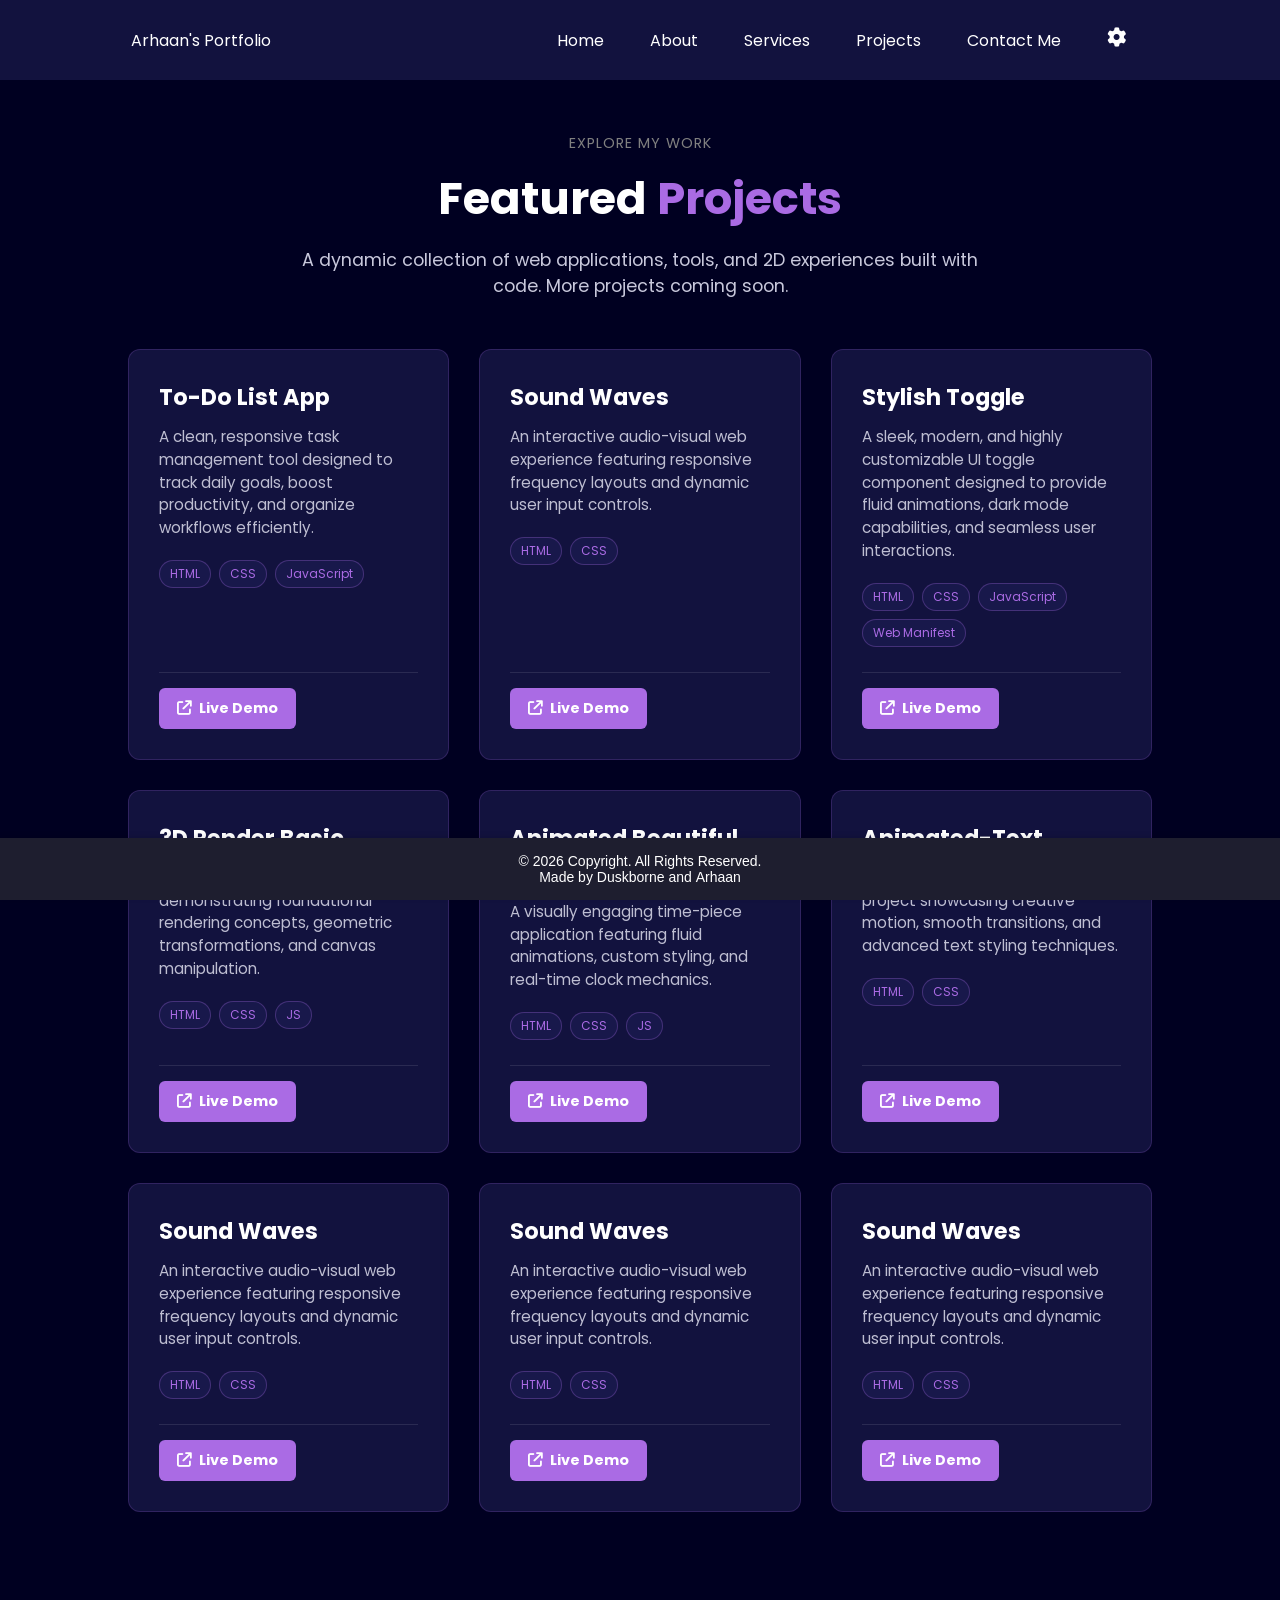
==== projects.html @ 460f4ed2 "Fix HTML formatting and structure in projects.html" ====
<!DOCTYPE html>
<html lang="en">
  <head>
    <meta charset="UTF-8" />
    <meta http-equiv="X-UA-Compatible" content="IE=edge" />
    <meta name="viewport" content="width=device-width, initial-scale=1.0" />

    <title>Duskborne's Portfolio - Projects</title>

    <link rel="stylesheet" href="./projects.css" />
    <link
      rel="stylesheet"
      href="https://cdnjs.cloudflare.com/ajax/libs/font-awesome/6.4.0/css/all.min.css"
    />
  </head>
  <body>
    <header>
      <nav>
        <div class="left">Arhaan's Portfolio</div>
        <div class="right">
          <ul>
            <li><a href="./index.html">Home</a></li>
            <li><a href="./about.html">About</a></li>
            <li><a href="./services.html">Services</a></li>
            <li><a href="./projects.html">Projects</a></li>
            <li><a href="./contact.html">Contact Me</a></li>
            <li>
              <a href="./settings.html" class="settings-link" title="Settings"
                ><i class="fa-solid fa-gear settings-gear"></i
              ></a>
            </li>
          </ul>
        </div>
      </nav>
    </header>

    <main class="projects-main">
      <section class="projects-hero">
        <span class="text-gray">Explore My Work</span>
        <h1>Featured <span class="purple">Projects</span></h1>
        <p>
          A dynamic collection of web applications, tools, and 2D experiences
          built with code. More projects coming soon.
        </p>
      </section>

      <section class="projects-container">
        <div class="projects-grid" id="projectsGrid">
          <div
            class="project-card"
            data-project-url="http://duskborne-01.github.io/To-Do-List"
          >
            <div class="project-content">
              <h3>To-Do List App</h3>
              <p>
                A clean, responsive task management tool designed to track daily
                goals, boost productivity, and organize workflows efficiently.
              </p>
              <div class="project-tags">
                <span>HTML</span>
                <span>CSS</span>
                <span>JavaScript</span>
              </div>
            </div>
            <div class="project-footer">
              <a
                href="http://duskborne-01.github.io/To-Do-List"
                target="_blank"
                class="project-btn"
              >
                <i class="fa-solid fa-arrow-up-right-from-square"></i> Live Demo
              </a>
            </div>
          </div>

          <div
            class="project-card"
            data-project-url="http://duskborne-01.github.io/Sound-Waves"
          >
            <div class="project-content">
              <h3>Sound Waves</h3>
              <p>
                An interactive audio-visual web experience featuring responsive
                frequency layouts and dynamic user input controls.
              </p>
              <div class="project-tags">
                <span>HTML</span>
                <span>CSS</span>
              </div>
            </div>
            <div class="project-footer">
              <a
                href="http://duskborne-01.github.io/Sound-Waves"
                target="_blank"
                class="project-btn"
              >
                <i class="fa-solid fa-arrow-up-right-from-square"></i> Live Demo
              </a>
            </div>
          </div>

          <div
            class="project-card"
            data-project-url="http://duskborne-01.github.io/Stylish-Toggle"
          >
            <div class="project-content">
              <h3>Stylish Toggle</h3>
              <p>
                A sleek, modern, and highly customizable UI toggle component designed 
                to provide fluid animations, dark mode capabilities, and seamless user interactions.
              </p>
              <div class="project-tags">
                <span>HTML</span>
                <span>CSS</span>
                <span>JavaScript</span>
                <span>Web Manifest</span>
              </div>
            </div>
            <div class="project-footer">
              <a
                href="http://duskborne-01.github.io/Stylish-Toggle"
                target="_blank"
                class="project-btn"
              >
                <i class="fa-solid fa-arrow-up-right-from-square"></i> Live Demo
              </a>
            </div>
          </div>

          <div
            class="project-card"
            data-project-url="http://duskborne-01.github.io/3D-Render-Basic"
          >
            <div class="project-content">
              <h3>3D Render Basic</h3>
              <p>
                A lightweight 3D graphics project demonstrating foundational rendering concepts, geometric transformations, and canvas manipulation.
              </p>
              <div class="project-tags">
                <span>HTML</span>
                <span>CSS</span>
                <span>JS</span>
              </div>
            </div>
            <div class="project-footer">
              <a
                href="http://duskborne-01.github.io/3D-Render-Basic"
                target="_blank"
                class="project-btn"
              >
                <i class="fa-solid fa-arrow-up-right-from-square"></i> Live Demo
              </a>
            </div>
          </div>

          <div
            class="project-card"
            data-project-url="http://duskborne-01.github.io/Animated-Beautiful-Clock"
          >
            <div class="project-content">
              <h3>Animated Beautiful Clock</h3>
              <p>
                A visually engaging time-piece application featuring fluid animations, custom styling, and real-time clock mechanics.
              </p>
              <div class="project-tags">
                <span>HTML</span>
                <span>CSS</span>
                <span>JS</span>
              </div>
            </div>
            <div class="project-footer">
              <a
                href="http://duskborne-01.github.io/Animated-Beautiful-Clock"
                target="_blank"
                class="project-btn"
              >
                <i class="fa-solid fa-arrow-up-right-from-square"></i> Live Demo
              </a>
            </div>
          </div>

          <div
            class="project-card"
            data-project-url="http://duskborne-01.github.io/Animated-Text"
          >
            <div class="project-content">
              <h3>Animated-Text</h3>
              <p>
                A dynamic typographic effect project showcasing creative motion, smooth transitions, and advanced text styling techniques.
              </p>
              <div class="project-tags">
                <span>HTML</span>
                <span>CSS</span>
              </div>
            </div>
            <div class="project-footer">
              <a
                href="http://duskborne-01.github.io/Animated-Text"
                target="_blank"
                class="project-btn"
              >
                <i class="fa-solid fa-arrow-up-right-from-square"></i> Live Demo
              </a>
            </div>
          </div>

          <div
            class="project-card"
            data-project-url="http://duskborne-01.github.io/Sound-Waves"
          >
            <div class="project-content">
              <h3>Sound Waves</h3>
              <p>
                An interactive audio-visual web experience featuring responsive
                frequency layouts and dynamic user input controls.
              </p>
              <div class="project-tags">
                <span>HTML</span>
                <span>CSS</span>
              </div>
            </div>
            <div class="project-footer">
              <a
                href="http://duskborne-01.github.io/Sound-Waves"
                target="_blank"
                class="project-btn"
              >
                <i class="fa-solid fa-arrow-up-right-from-square"></i> Live Demo
              </a>
            </div>
          </div>

          <div
            class="project-card"
            data-project-url="http://duskborne-01.github.io/Sound-Waves"
          >
            <div class="project-content">
              <h3>Sound Waves</h3>
              <p>
                An interactive audio-visual web experience featuring responsive
                frequency layouts and dynamic user input controls.
              </p>
              <div class="project-tags">
                <span>HTML</span>
                <span>CSS</span>
              </div>
            </div>
            <div class="project-footer">
              <a
                href="http://duskborne-01.github.io/Sound-Waves"
                target="_blank"
                class="project-btn"
              >
                <i class="fa-solid fa-arrow-up-right-from-square"></i> Live Demo
              </a>
            </div>
          </div>

          <div
            class="project-card"
            data-project-url="http://duskborne-01.github.io/Sound-Waves"
          >
            <div class="project-content">
              <h3>Sound Waves</h3>
              <p>
                An interactive audio-visual web experience featuring responsive
                frequency layouts and dynamic user input controls.
              </p>
              <div class="project-tags">
                <span>HTML</span>
                <span>CSS</span>
              </div>
            </div>
            <div class="project-footer">
              <a
                href="http://duskborne-01.github.io/Sound-Waves"
                target="_blank"
                class="project-btn"
              >
                <i class="fa-solid fa-arrow-up-right-from-square"></i> Live Demo
              </a>
            </div>
          </div>
          </div>
        </div>
      </section>
    </main>

    <footer>
      <div class="footer">
        &copy; 2026 Copyright. All Rights Reserved. <br />
        Made by <span>Duskborne</span> and <span>Arhaan</span>
      </div>
    </footer>

    <script src="./projects.js"></script>
  </body>
</html>
---- projects.css ----
@import url("https://fonts.googleapis.com/css2?family=Poppins:wght@400;700&display=swap");

* {
  margin: 0;
  padding: 0;
}

body {
  background-color: rgb(0, 0, 33);
  color: white;
  font-family: "Poppins", sans-serif;
}

nav {
  display: flex;
  justify-content: space-around;
  align-items: center;
  height: 80px;
  background-color: rgb(18, 18, 62);
}

nav ul {
  display: flex;
  justify-content: center;
}

nav ul li {
  list-style: none;
  margin: 0 23px;
}

nav ul li a {
  text-decoration: none;
  color: white;
}

nav ul li a:hover {
  color: rgb(153, 153, 226);
}

.brand-link {
    text-decoration: none;
    color: white;
    font-weight: bold;
    transition: color 0.2s ease;
}

.brand-link:hover {
    color: rgb(170, 107, 228);
}

.settings-link {
    display: flex;
    align-items: center;
    justify-content: center;
}

.settings-gear {
    font-size: 1.2rem;
    color: white;
    transition: transform 0.6s ease, color 0.2s ease;
}

.settings-link:hover .settings-gear {
    transform: rotate(-360deg);
    color: rgb(170, 107, 228);
}

.settings-gear {
    transform: rotate(0deg);
}

.projects-main {
  max-width: 80vw;
  margin: 50px auto 140px auto;
}

.projects-hero {
  text-align: center;
  margin-bottom: 50px;
}

.projects-hero h1 {
  font-size: 2.8rem;
  margin: 10px 0 15px 0;
}

.projects-hero p {
  color: rgb(200, 200, 220);
  font-size: 1.1rem;
  max-width: 700px;
  margin: 0 auto;
}

.text-gray {
  color: gray;
  font-size: 0.9rem;
  text-transform: uppercase;
  letter-spacing: 1px;
}

.purple {
  color: rgb(170, 107, 228);
}

.projects-grid {
  display: grid;
  grid-template-columns: repeat(auto-fill, minmax(320px, 1fr));
  gap: 30px;
}

.project-card {
  background-color: rgb(18, 18, 62);
  border: 1px solid rgba(170, 107, 228, 0.2);
  border-radius: 12px;
  padding: 30px;
  display: flex;
  flex-direction: column;
  justify-content: space-between;
  transition:
    transform 0.3s ease,
    box-shadow 0.3s ease,
    border-color 0.3s ease;
}

.project-card:hover {
  transform: translateY(-8px);
  border-color: rgb(170, 107, 228);
  box-shadow: 0 10px 25px rgba(170, 107, 228, 0.25);
}

.project-content h3 {
  font-size: 1.4rem;
  margin-bottom: 12px;
  color: white;
}

.project-content p {
  color: rgb(190, 190, 210);
  font-size: 0.95rem;
  line-height: 1.5;
  margin-bottom: 20px;
}

.project-tags {
  display: flex;
  flex-wrap: wrap;
  gap: 8px;
  margin-bottom: 25px;
}

.project-tags span {
  background-color: rgb(24, 24, 75);
  color: rgb(170, 107, 228);
  font-size: 0.75rem;
  padding: 4px 10px;
  border-radius: 20px;
  border: 1px solid rgba(170, 107, 228, 0.3);
}

.project-footer {
  border-top: 1px solid rgba(255, 255, 255, 0.1);
  padding-top: 15px;
}

.project-btn {
  display: inline-flex;
  align-items: center;
  gap: 8px;
  background-color: rgb(170, 107, 228);
  color: white;
  text-decoration: none;
  padding: 10px 18px;
  border-radius: 6px;
  font-weight: bold;
  font-size: 0.9rem;
  transition:
    background-color 0.2s ease,
    transform 0.2s ease;
}

.project-btn:hover {
  background-color: rgb(150, 85, 210);
  transform: translateY(-2px);
}

.footer {
  background-color: #1e1e2f;
  color: #ffffff;
  font-family: "Segoe UI", Tahoma, Geneva, Verdana, sans-serif;
  font-size: 14px;
  text-align: center;
  padding: 15px 0;
  width: 100%;
  position: fixed;
  bottom: 0;
  left: 0;
  box-shadow: 0 -2px 5px rgba(0, 0, 0, 0.1);
}

.footer span {
  font-family: cursive, sans-serif;
}

@media screen and (max-width: 768px) {
  .projects-main {
    max-width: 90vw;
  }

  .projects-grid {
    grid-template-columns: 1fr;
  }

  nav {
    flex-direction: column;
    height: auto;
    padding: 15px 0;
  }

  nav ul {
    flex-direction: column;
    align-items: center;
    margin-top: 10px;
  }

  nav ul li {
    margin: 5px 0;
  }
}
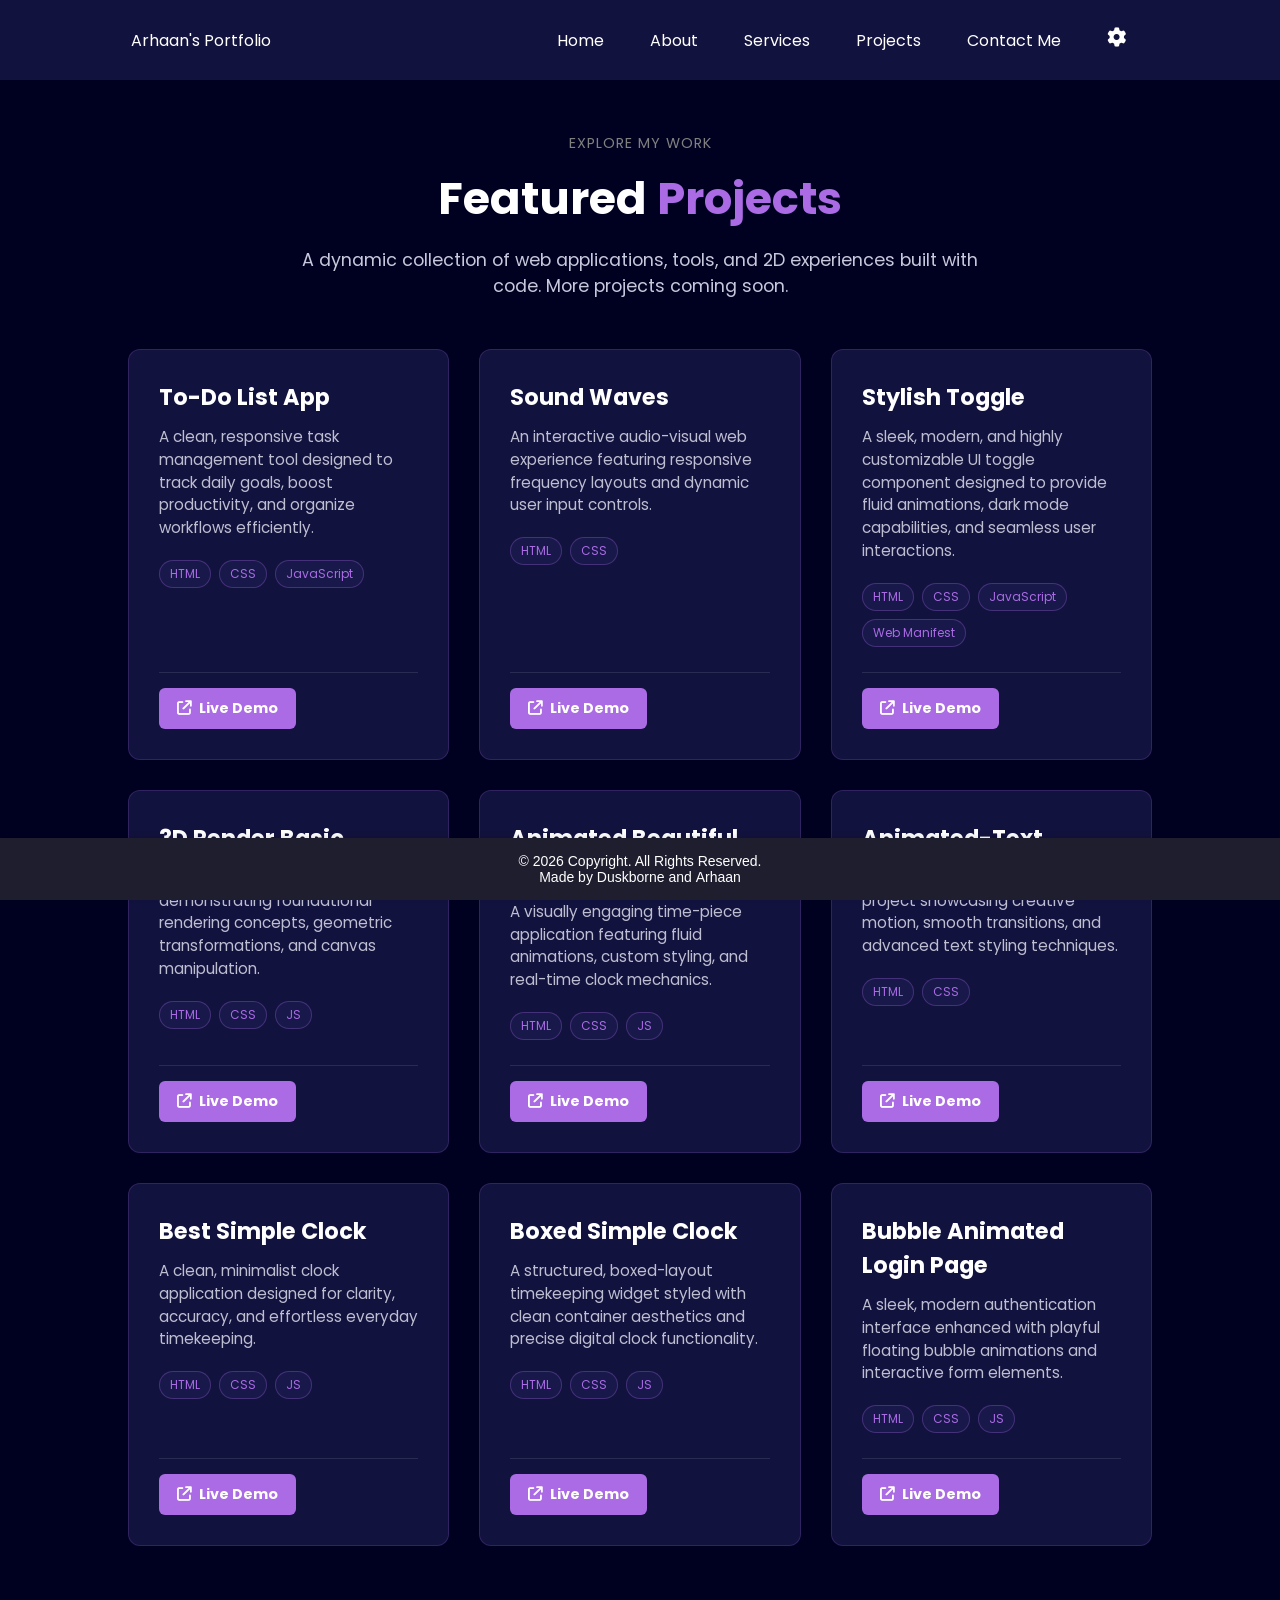
==== commit 745a6d4f: "Fix HTML formatting and structure in projects.html" ====
--- a/projects.html
+++ b/projects.html
@@ -206,74 +206,74 @@
 
           <div
             class="project-card"
-            data-project-url="http://duskborne-01.github.io/Sound-Waves"
-          >
-            <div class="project-content">
-              <h3>Sound Waves</h3>
-              <p>
-                An interactive audio-visual web experience featuring responsive
-                frequency layouts and dynamic user input controls.
-              </p>
-              <div class="project-tags">
-                <span>HTML</span>
-                <span>CSS</span>
-              </div>
-            </div>
-            <div class="project-footer">
-              <a
-                href="http://duskborne-01.github.io/Sound-Waves"
-                target="_blank"
-                class="project-btn"
-              >
-                <i class="fa-solid fa-arrow-up-right-from-square"></i> Live Demo
-              </a>
-            </div>
-          </div>
-
-          <div
-            class="project-card"
-            data-project-url="http://duskborne-01.github.io/Sound-Waves"
-          >
-            <div class="project-content">
-              <h3>Sound Waves</h3>
-              <p>
-                An interactive audio-visual web experience featuring responsive
-                frequency layouts and dynamic user input controls.
-              </p>
-              <div class="project-tags">
-                <span>HTML</span>
-                <span>CSS</span>
-              </div>
-            </div>
-            <div class="project-footer">
-              <a
-                href="http://duskborne-01.github.io/Sound-Waves"
-                target="_blank"
-                class="project-btn"
-              >
-                <i class="fa-solid fa-arrow-up-right-from-square"></i> Live Demo
-              </a>
-            </div>
-          </div>
-
-          <div
-            class="project-card"
-            data-project-url="http://duskborne-01.github.io/Sound-Waves"
-          >
-            <div class="project-content">
-              <h3>Sound Waves</h3>
-              <p>
-                An interactive audio-visual web experience featuring responsive
-                frequency layouts and dynamic user input controls.
-              </p>
-              <div class="project-tags">
-                <span>HTML</span>
-                <span>CSS</span>
-              </div>
-            </div>
-            <div class="project-footer">
-              <a
-                href="http://duskborne-01.github.io/Sound-Waves"
+            data-project-url="http://duskborne-01.github.io/Best-Simple-Clock"
+          >
+            <div class="project-content">
+              <h3>Best Simple Clock</h3>
+              <p>
+                A clean, minimalist clock application designed for clarity, accuracy, and effortless everyday timekeeping.
+              </p>
+              <div class="project-tags">
+                <span>HTML</span>
+                <span>CSS</span>
+                <span>JS</span>
+              </div>
+            </div>
+            <div class="project-footer">
+              <a
+                href="http://duskborne-01.github.io/Best-Simple-Clock"
+                target="_blank"
+                class="project-btn"
+              >
+                <i class="fa-solid fa-arrow-up-right-from-square"></i> Live Demo
+              </a>
+            </div>
+          </div>
+
+          <div
+            class="project-card"
+            data-project-url="http://duskborne-01.github.io/Boxed-Simple-Clock"
+          >
+            <div class="project-content">
+              <h3>Boxed Simple Clock</h3>
+              <p>
+                A structured, boxed-layout timekeeping widget styled with clean container aesthetics and precise digital clock functionality.
+              </p>
+              <div class="project-tags">
+                <span>HTML</span>
+                <span>CSS</span>
+                <span>JS</span>
+              </div>
+            </div>
+            <div class="project-footer">
+              <a
+                href="http://duskborne-01.github.io/Boxed-Simple-Clock"
+                target="_blank"
+                class="project-btn"
+              >
+                <i class="fa-solid fa-arrow-up-right-from-square"></i> Live Demo
+              </a>
+            </div>
+          </div>
+
+          <div
+            class="project-card"
+            data-project-url="http://duskborne-01.github.io/Bubble-Animated-Login-Page"
+          >
+            <div class="project-content">
+              <h3>Bubble Animated Login Page</h3>
+              <p>
+                A sleek, modern authentication interface enhanced with playful floating bubble animations and interactive form elements.
+              </p>
+              <div class="project-tags">
+                <span>HTML</span>
+                <span>CSS</span>
+                <span>JS</span>
+              </div>
+            </div>
+            <div class="project-footer">
+              <a
+                href="http://duskborne-01.github.io/Bubble-Animated-Login-Page"
                 target="_blank"
                 class="project-btn"
               >
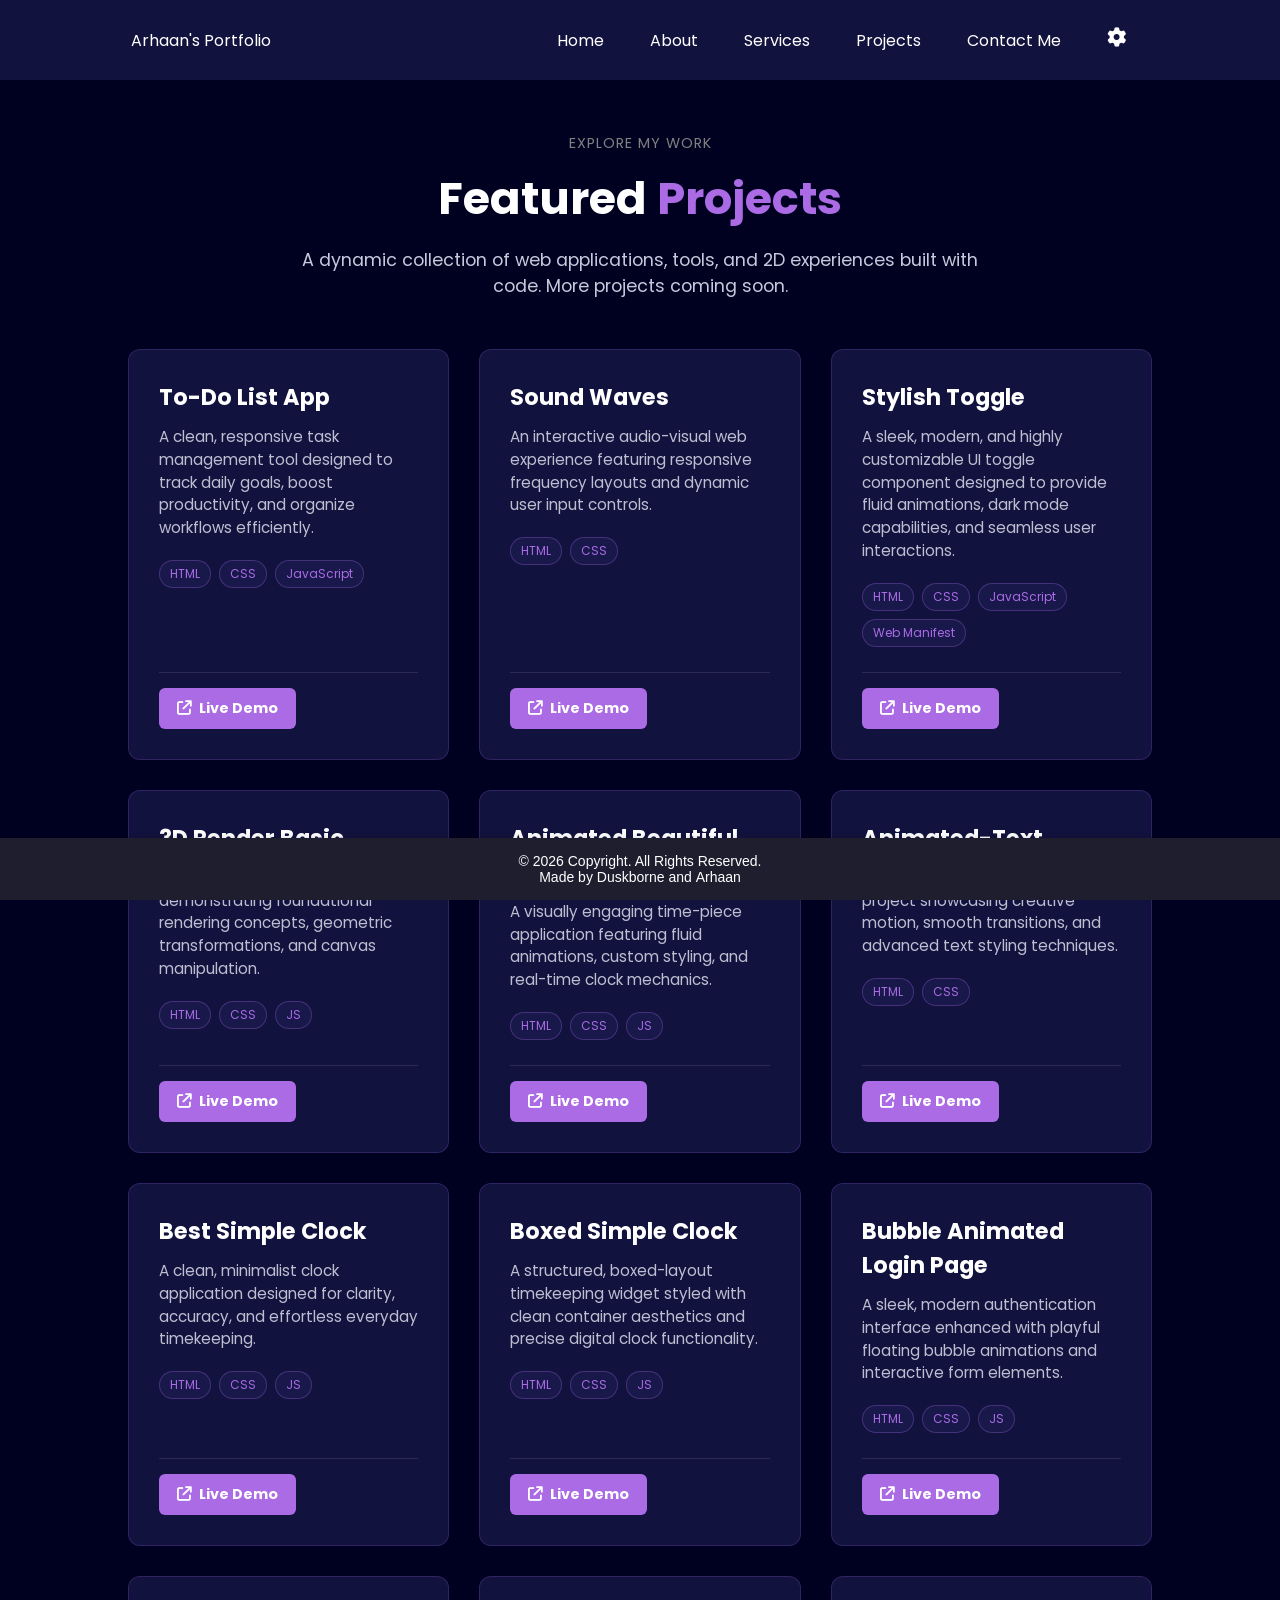
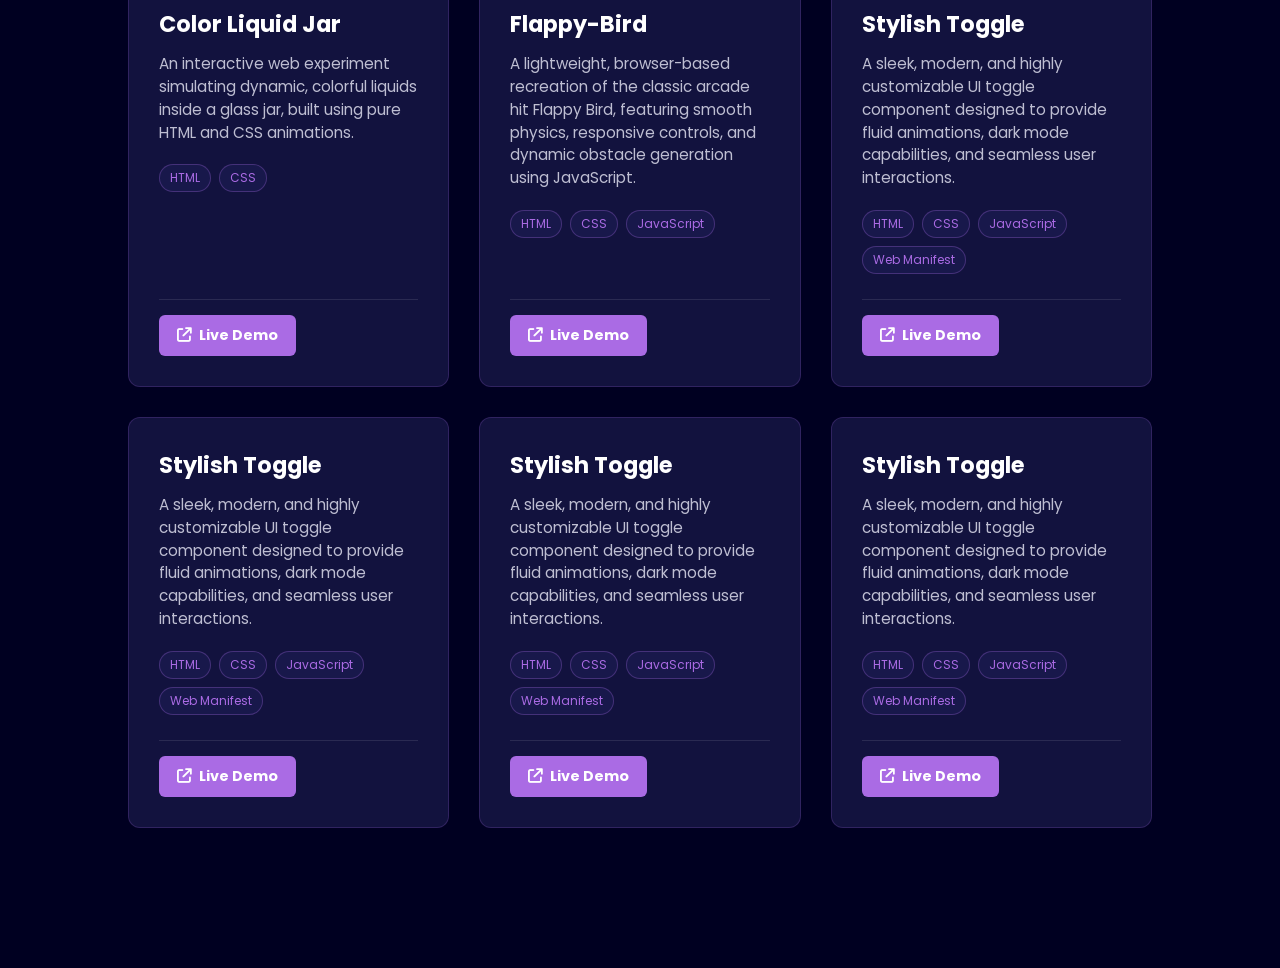
==== commit 60b8beec: "Update projects.html" ====
--- a/projects.html
+++ b/projects.html
@@ -281,6 +281,169 @@
               </a>
             </div>
           </div>
+
+          <div
+            class="project-card"
+            data-project-url="http://duskborne-01.github.io/Colorful-Liquid-Jar"
+          >
+            <div class="project-content">
+              <h3>Color Liquid Jar</h3>
+              <p>
+                An interactive web experiment simulating dynamic, colorful liquids inside a glass jar, built using pure HTML and CSS animations.
+              </p>
+              <div class="project-tags">
+                <span>HTML</span>
+                <span>CSS</span>
+              </div>
+            </div>
+            <div class="project-footer">
+              <a
+                href="http://duskborne-01.github.io/Colorful-Liquid-Jar"
+                target="_blank"
+                class="project-btn"
+              >
+                <i class="fa-solid fa-arrow-up-right-from-square"></i> Live Demo
+              </a>
+            </div>
+          </div>
+
+          <div
+            class="project-card"
+            data-project-url="http://duskborne-01.github.io/Flappy-Bird"
+          >
+            <div class="project-content">
+              <h3>Flappy-Bird</h3>
+              <p>
+                A lightweight, browser-based recreation of the classic arcade hit Flappy Bird, featuring smooth physics, responsive controls, and dynamic obstacle generation using JavaScript.
+              </p>
+              <div class="project-tags">
+                <span>HTML</span>
+                <span>CSS</span>
+                <span>JavaScript</span>
+              </div>
+            </div>
+            <div class="project-footer">
+              <a
+                href="http://duskborne-01.github.io/Flappy Bird"
+                target="_blank"
+                class="project-btn"
+              >
+                <i class="fa-solid fa-arrow-up-right-from-square"></i> Live Demo
+              </a>
+            </div>
+          </div>
+
+          <div
+            class="project-card"
+            data-project-url="http://duskborne-01.github.io/Stylish-Toggle"
+          >
+            <div class="project-content">
+              <h3>Stylish Toggle</h3>
+              <p>
+                A sleek, modern, and highly customizable UI toggle component designed 
+                to provide fluid animations, dark mode capabilities, and seamless user interactions.
+              </p>
+              <div class="project-tags">
+                <span>HTML</span>
+                <span>CSS</span>
+                <span>JavaScript</span>
+                <span>Web Manifest</span>
+              </div>
+            </div>
+            <div class="project-footer">
+              <a
+                href="http://duskborne-01.github.io/Stylish-Toggle"
+                target="_blank"
+                class="project-btn"
+              >
+                <i class="fa-solid fa-arrow-up-right-from-square"></i> Live Demo
+              </a>
+            </div>
+          </div>
+
+          <div
+            class="project-card"
+            data-project-url="http://duskborne-01.github.io/Stylish-Toggle"
+          >
+            <div class="project-content">
+              <h3>Stylish Toggle</h3>
+              <p>
+                A sleek, modern, and highly customizable UI toggle component designed 
+                to provide fluid animations, dark mode capabilities, and seamless user interactions.
+              </p>
+              <div class="project-tags">
+                <span>HTML</span>
+                <span>CSS</span>
+                <span>JavaScript</span>
+                <span>Web Manifest</span>
+              </div>
+            </div>
+            <div class="project-footer">
+              <a
+                href="http://duskborne-01.github.io/Stylish-Toggle"
+                target="_blank"
+                class="project-btn"
+              >
+                <i class="fa-solid fa-arrow-up-right-from-square"></i> Live Demo
+              </a>
+            </div>
+          </div>
+
+          <div
+            class="project-card"
+            data-project-url="http://duskborne-01.github.io/Stylish-Toggle"
+          >
+            <div class="project-content">
+              <h3>Stylish Toggle</h3>
+              <p>
+                A sleek, modern, and highly customizable UI toggle component designed 
+                to provide fluid animations, dark mode capabilities, and seamless user interactions.
+              </p>
+              <div class="project-tags">
+                <span>HTML</span>
+                <span>CSS</span>
+                <span>JavaScript</span>
+                <span>Web Manifest</span>
+              </div>
+            </div>
+            <div class="project-footer">
+              <a
+                href="http://duskborne-01.github.io/Stylish-Toggle"
+                target="_blank"
+                class="project-btn"
+              >
+                <i class="fa-solid fa-arrow-up-right-from-square"></i> Live Demo
+              </a>
+            </div>
+          </div>
+
+          <div
+            class="project-card"
+            data-project-url="http://duskborne-01.github.io/Stylish-Toggle"
+          >
+            <div class="project-content">
+              <h3>Stylish Toggle</h3>
+              <p>
+                A sleek, modern, and highly customizable UI toggle component designed 
+                to provide fluid animations, dark mode capabilities, and seamless user interactions.
+              </p>
+              <div class="project-tags">
+                <span>HTML</span>
+                <span>CSS</span>
+                <span>JavaScript</span>
+                <span>Web Manifest</span>
+              </div>
+            </div>
+            <div class="project-footer">
+              <a
+                href="http://duskborne-01.github.io/Stylish-Toggle"
+                target="_blank"
+                class="project-btn"
+              >
+                <i class="fa-solid fa-arrow-up-right-from-square"></i> Live Demo
+              </a>
+            </div>
+          </div>
           </div>
         </div>
       </section>
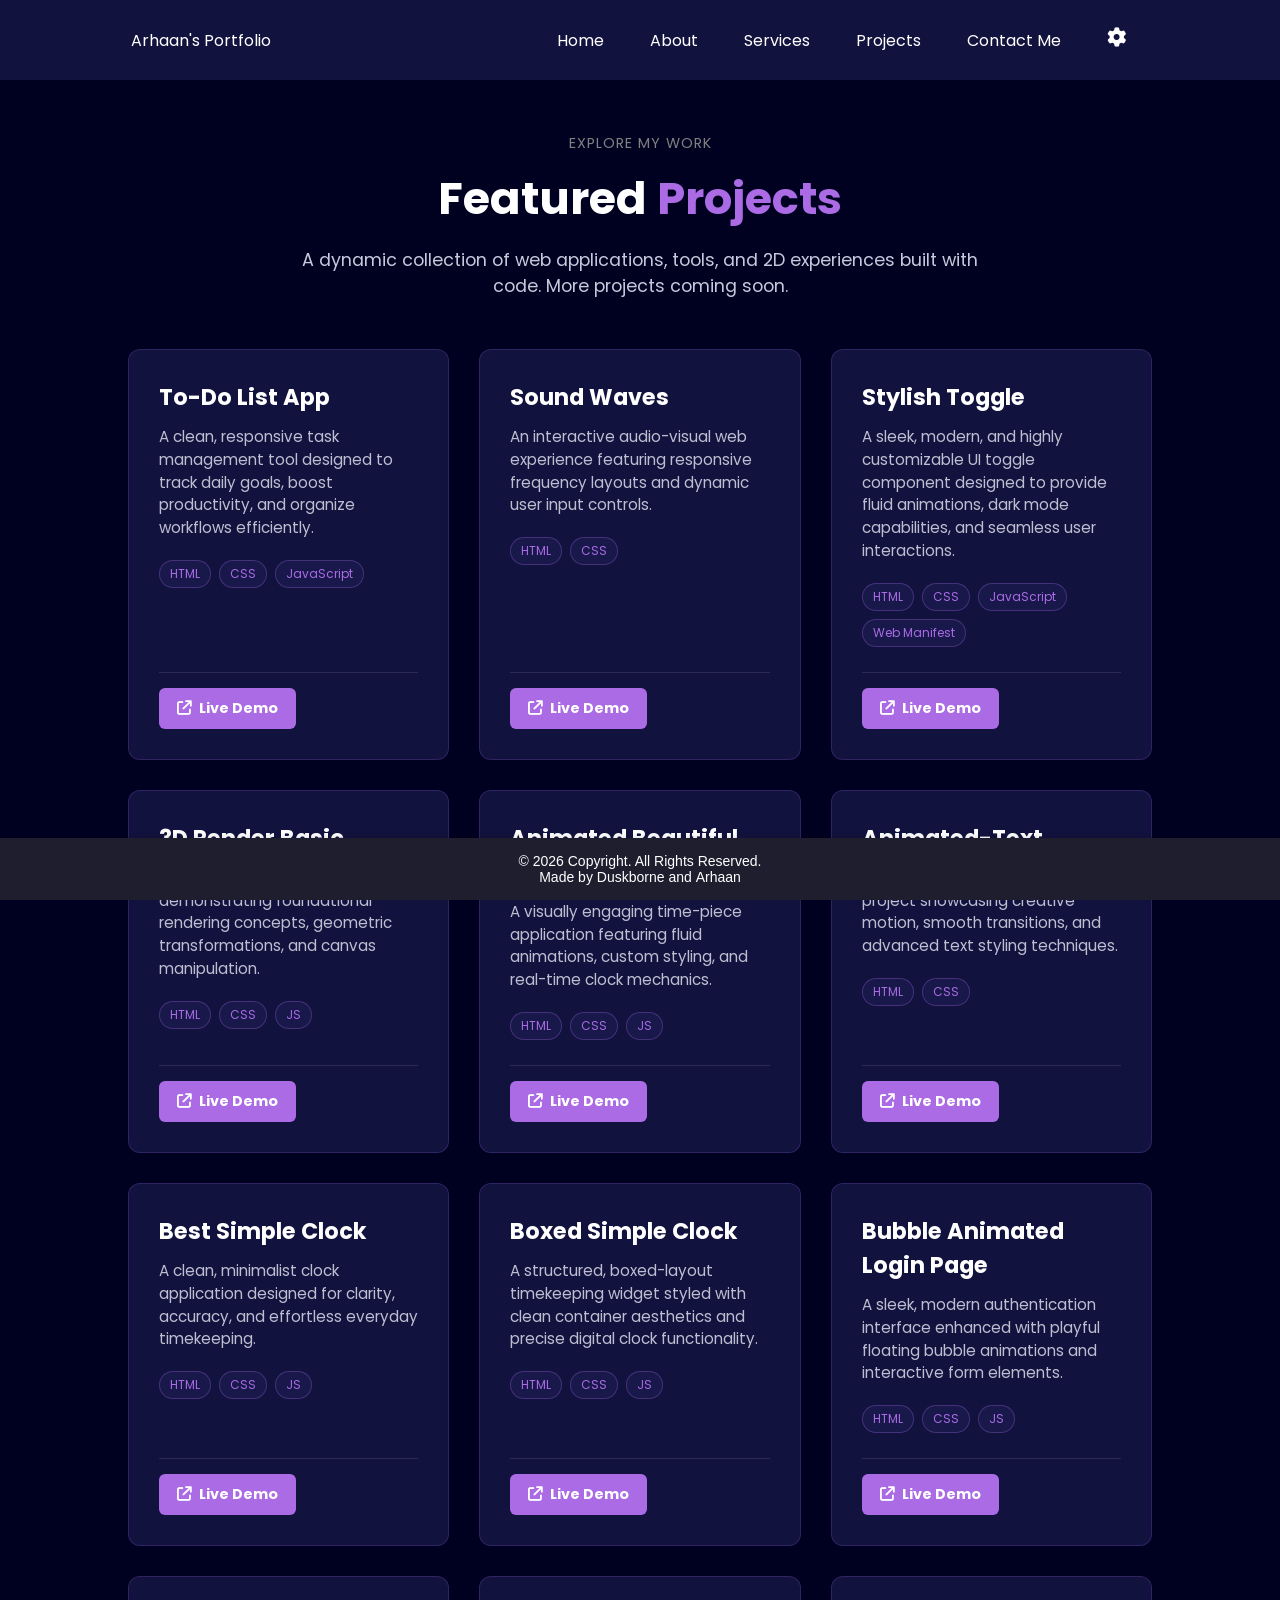
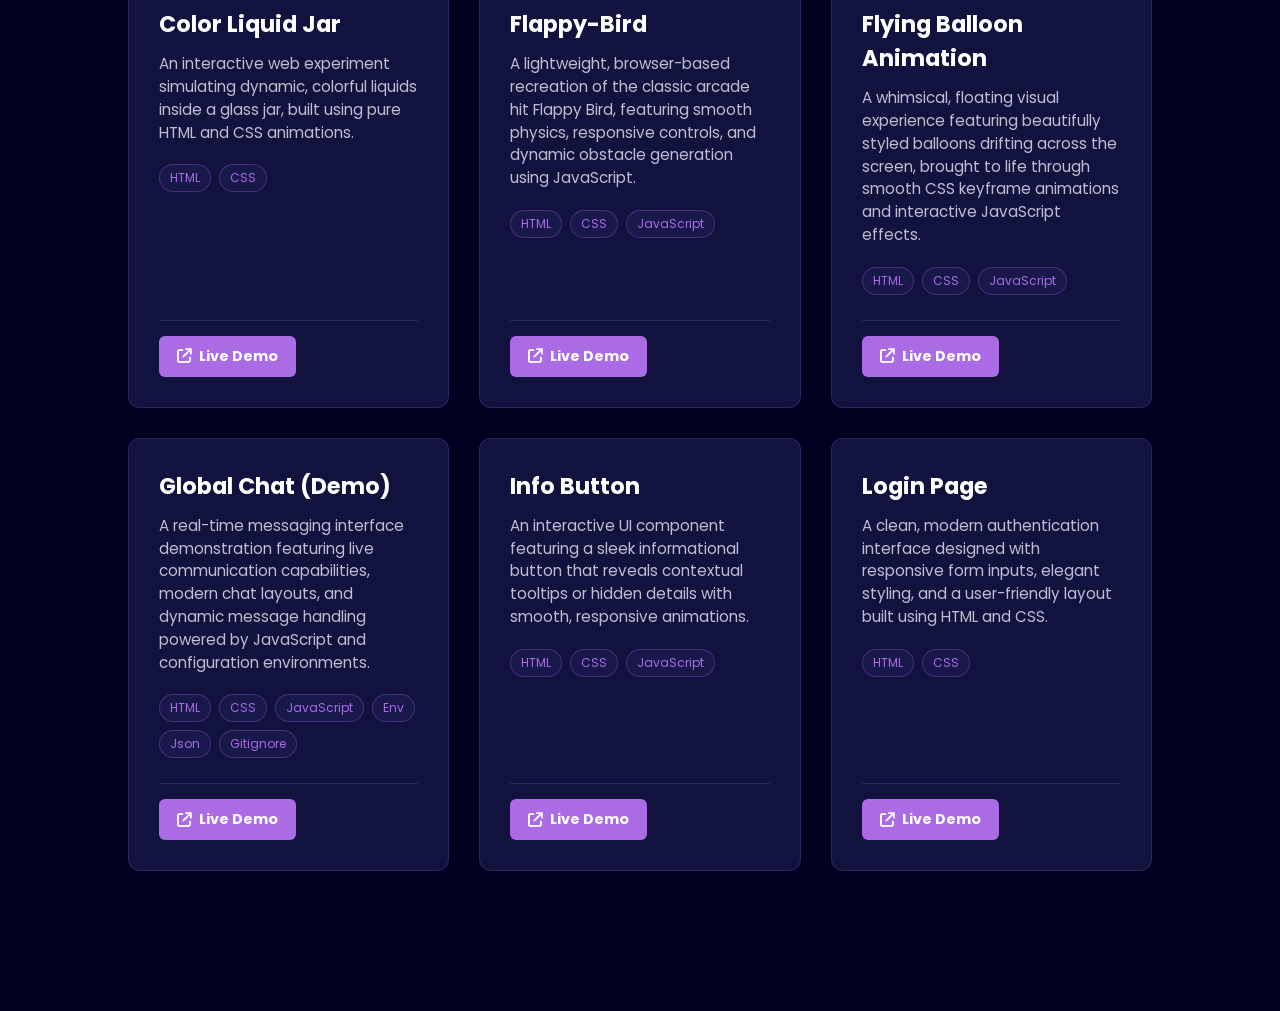
==== commit 4d45853a: "Update projects.html" ====
--- a/projects.html
+++ b/projects.html
@@ -335,108 +335,102 @@
 
           <div
             class="project-card"
-            data-project-url="http://duskborne-01.github.io/Stylish-Toggle"
-          >
-            <div class="project-content">
-              <h3>Stylish Toggle</h3>
-              <p>
-                A sleek, modern, and highly customizable UI toggle component designed 
-                to provide fluid animations, dark mode capabilities, and seamless user interactions.
-              </p>
-              <div class="project-tags">
-                <span>HTML</span>
-                <span>CSS</span>
-                <span>JavaScript</span>
-                <span>Web Manifest</span>
-              </div>
-            </div>
-            <div class="project-footer">
-              <a
-                href="http://duskborne-01.github.io/Stylish-Toggle"
-                target="_blank"
-                class="project-btn"
-              >
-                <i class="fa-solid fa-arrow-up-right-from-square"></i> Live Demo
-              </a>
-            </div>
-          </div>
-
-          <div
-            class="project-card"
-            data-project-url="http://duskborne-01.github.io/Stylish-Toggle"
-          >
-            <div class="project-content">
-              <h3>Stylish Toggle</h3>
-              <p>
-                A sleek, modern, and highly customizable UI toggle component designed 
-                to provide fluid animations, dark mode capabilities, and seamless user interactions.
-              </p>
-              <div class="project-tags">
-                <span>HTML</span>
-                <span>CSS</span>
-                <span>JavaScript</span>
-                <span>Web Manifest</span>
-              </div>
-            </div>
-            <div class="project-footer">
-              <a
-                href="http://duskborne-01.github.io/Stylish-Toggle"
-                target="_blank"
-                class="project-btn"
-              >
-                <i class="fa-solid fa-arrow-up-right-from-square"></i> Live Demo
-              </a>
-            </div>
-          </div>
-
-          <div
-            class="project-card"
-            data-project-url="http://duskborne-01.github.io/Stylish-Toggle"
-          >
-            <div class="project-content">
-              <h3>Stylish Toggle</h3>
-              <p>
-                A sleek, modern, and highly customizable UI toggle component designed 
-                to provide fluid animations, dark mode capabilities, and seamless user interactions.
-              </p>
-              <div class="project-tags">
-                <span>HTML</span>
-                <span>CSS</span>
-                <span>JavaScript</span>
-                <span>Web Manifest</span>
-              </div>
-            </div>
-            <div class="project-footer">
-              <a
-                href="http://duskborne-01.github.io/Stylish-Toggle"
-                target="_blank"
-                class="project-btn"
-              >
-                <i class="fa-solid fa-arrow-up-right-from-square"></i> Live Demo
-              </a>
-            </div>
-          </div>
-
-          <div
-            class="project-card"
-            data-project-url="http://duskborne-01.github.io/Stylish-Toggle"
-          >
-            <div class="project-content">
-              <h3>Stylish Toggle</h3>
-              <p>
-                A sleek, modern, and highly customizable UI toggle component designed 
-                to provide fluid animations, dark mode capabilities, and seamless user interactions.
-              </p>
-              <div class="project-tags">
-                <span>HTML</span>
-                <span>CSS</span>
-                <span>JavaScript</span>
-                <span>Web Manifest</span>
-              </div>
-            </div>
-            <div class="project-footer">
-              <a
-                href="http://duskborne-01.github.io/Stylish-Toggle"
+            data-project-url="http://duskborne-01.github.io/Flying-Balloon-Animation"
+          >
+            <div class="project-content">
+              <h3>Flying Balloon Animation</h3>
+              <p>
+                A whimsical, floating visual experience featuring beautifully styled balloons drifting across the screen, brought to life through smooth CSS keyframe animations and interactive JavaScript effects.
+              </p>
+              <div class="project-tags">
+                <span>HTML</span>
+                <span>CSS</span>
+                <span>JavaScript</span>
+              </div>
+            </div>
+            <div class="project-footer">
+              <a
+                href="http://duskborne-01.github.io/Flying-Balloon-Animation"
+                target="_blank"
+                class="project-btn"
+              >
+                <i class="fa-solid fa-arrow-up-right-from-square"></i> Live Demo
+              </a>
+            </div>
+          </div>
+
+          <div
+            class="project-card"
+            data-project-url="http://duskborne-01.github.io/Global-Chat"
+          >
+            <div class="project-content">
+              <h3>Global Chat (Demo)</h3>
+              <p>
+                A real-time messaging interface demonstration featuring live communication capabilities, modern chat layouts, and dynamic message handling powered by JavaScript and configuration environments.
+              </p>
+              <div class="project-tags">
+                <span>HTML</span>
+                <span>CSS</span>
+                <span>JavaScript</span>
+                <span>Env</span>
+                <span>Json</span>
+                <span>Gitignore</span>
+              </div>
+            </div>
+            <div class="project-footer">
+              <a
+                href="http://duskborne-01.github.io/Global-Chat"
+                target="_blank"
+                class="project-btn"
+              >
+                <i class="fa-solid fa-arrow-up-right-from-square"></i> Live Demo
+              </a>
+            </div>
+          </div>
+
+          <div
+            class="project-card"
+            data-project-url="http://duskborne-01.github.io/Info-Button"
+          >
+            <div class="project-content">
+              <h3>Info Button</h3>
+              <p>
+                An interactive UI component featuring a sleek informational button that reveals contextual tooltips or hidden details with smooth, responsive animations.
+              </p>
+              <div class="project-tags">
+                <span>HTML</span>
+                <span>CSS</span>
+                <span>JavaScript</span>
+              </div>
+            </div>
+            <div class="project-footer">
+              <a
+                href="http://duskborne-01.github.io/Info-Button"
+                target="_blank"
+                class="project-btn"
+              >
+                <i class="fa-solid fa-arrow-up-right-from-square"></i> Live Demo
+              </a>
+            </div>
+          </div>
+
+          <div
+            class="project-card"
+            data-project-url="http://duskborne-01.github.io/Login-Page"
+          >
+            <div class="project-content">
+              <h3>Login Page</h3>
+              <p>
+                A clean, modern authentication interface designed with responsive form inputs, elegant styling, and a user-friendly layout built using HTML and CSS.
+              </p>
+              <div class="project-tags">
+                <span>HTML</span>
+                <span>CSS</span>
+              </div>
+            </div>
+            <div class="project-footer">
+              <a
+                href="http://duskborne-01.github.io/Login-Page"
                 target="_blank"
                 class="project-btn"
               >
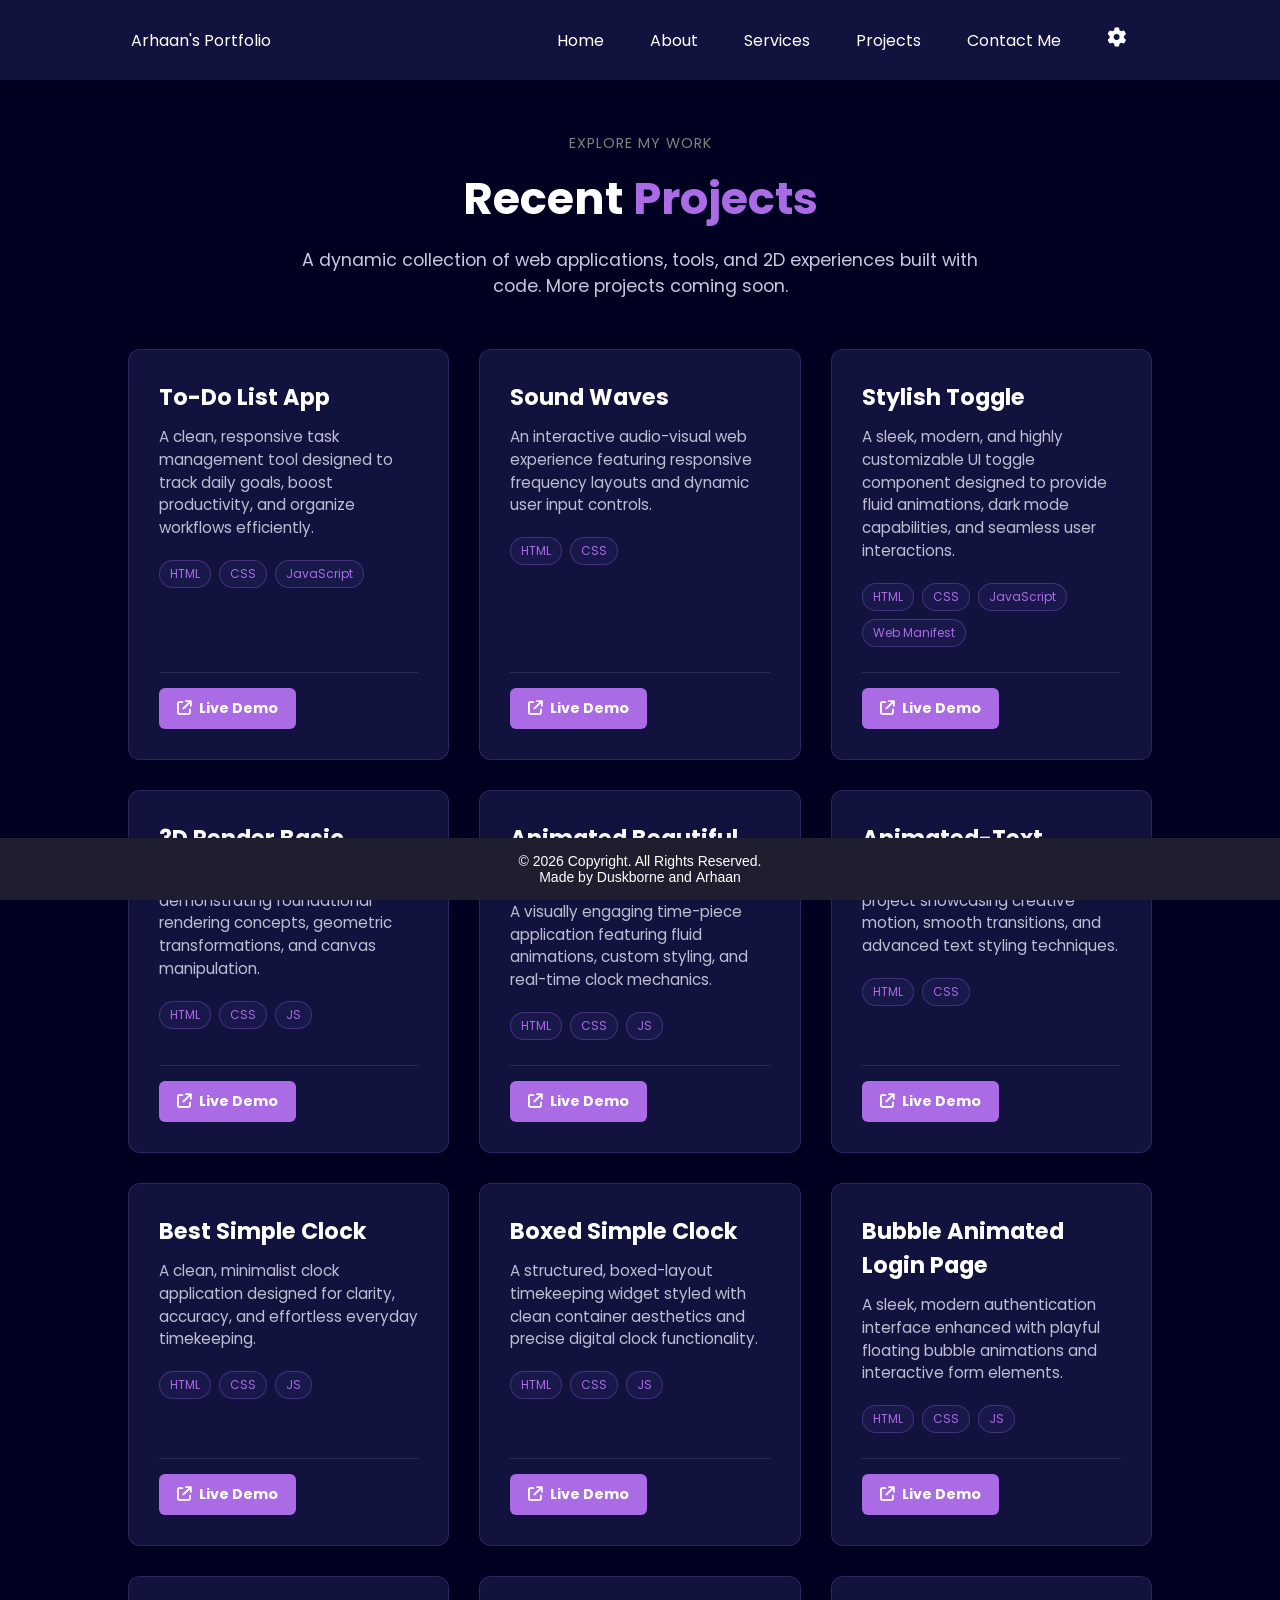
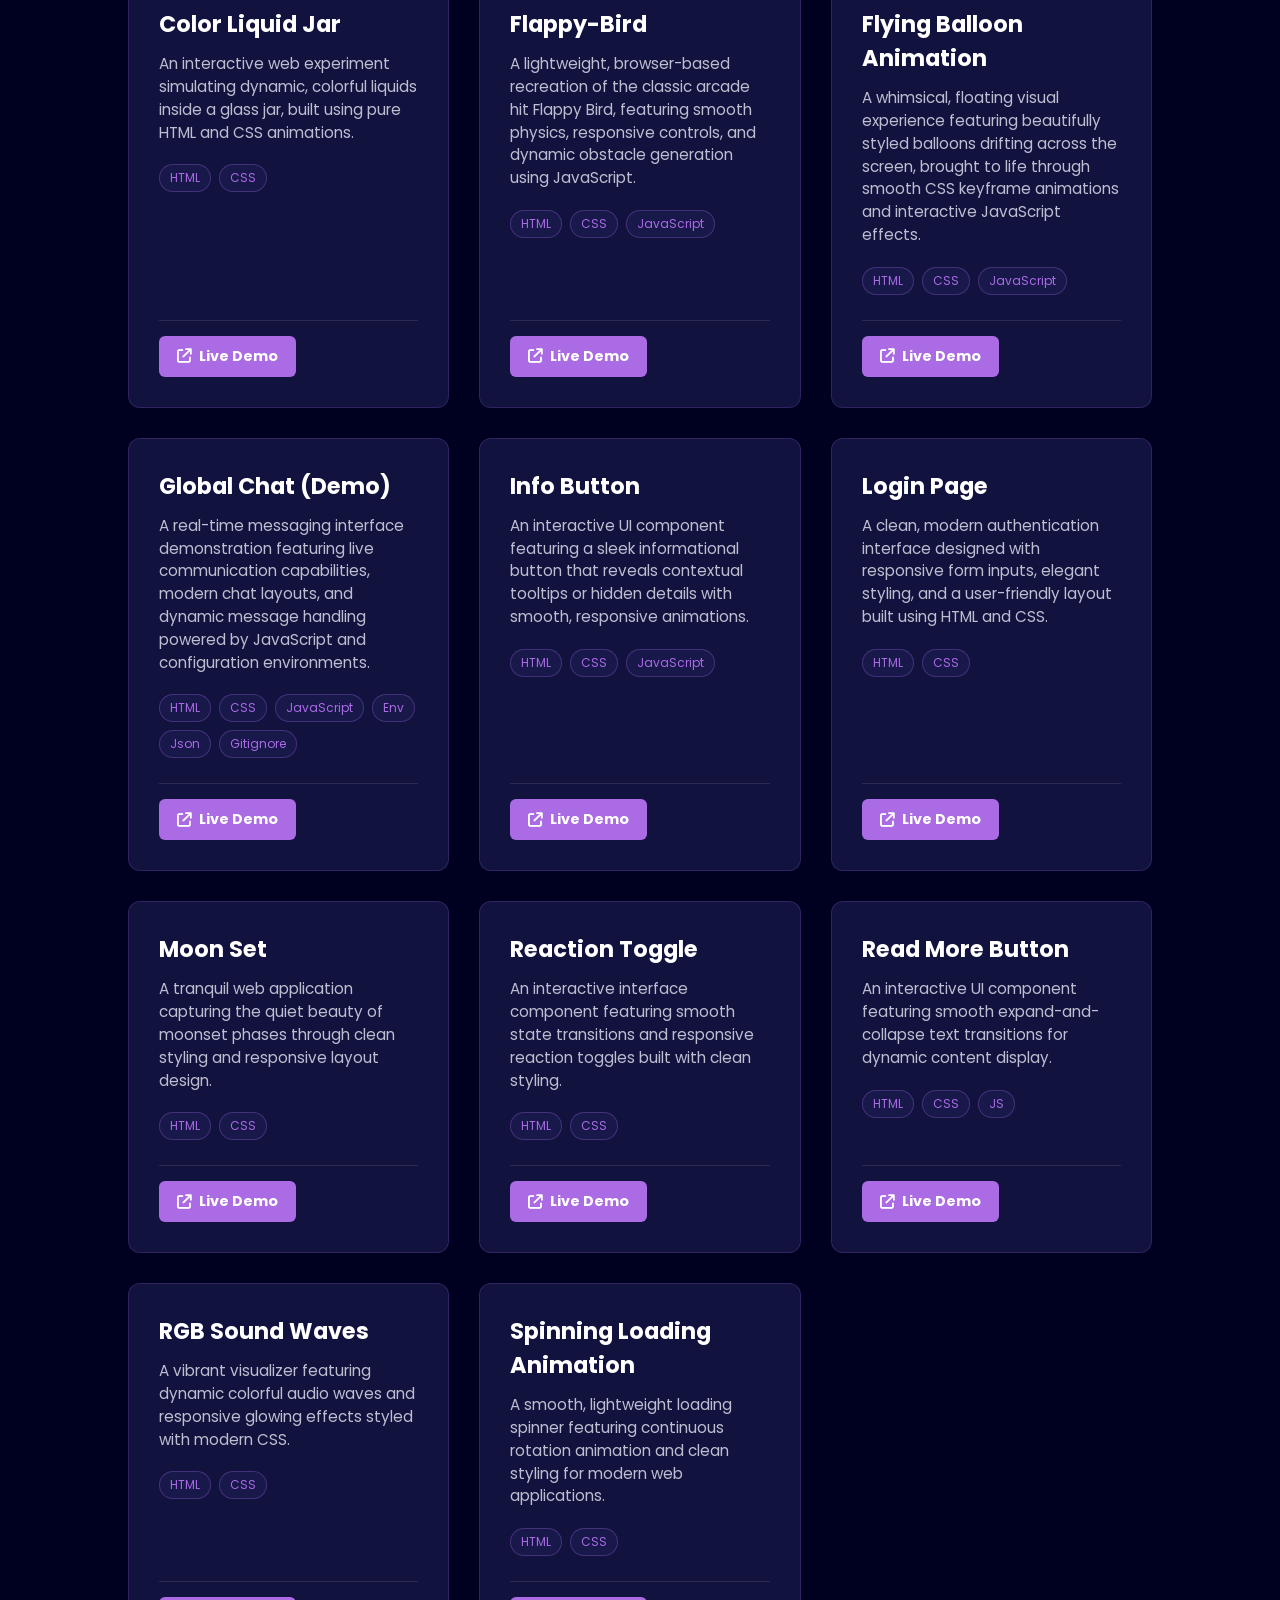
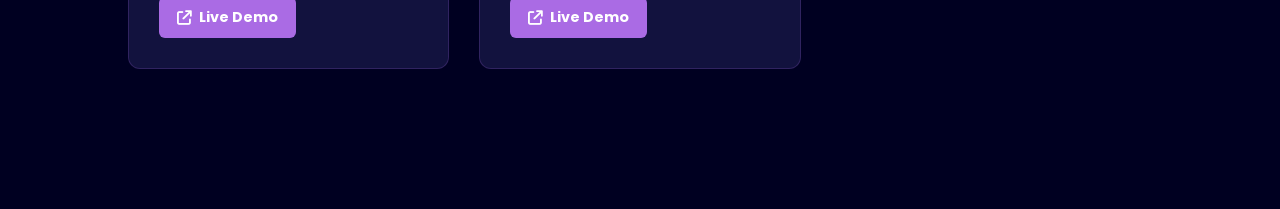
==== commit 67842f6d: "Update projects.html" ====
--- a/projects.html
+++ b/projects.html
@@ -37,7 +37,7 @@
     <main class="projects-main">
       <section class="projects-hero">
         <span class="text-gray">Explore My Work</span>
-        <h1>Featured <span class="purple">Projects</span></h1>
+        <h1>Recent <span class="purple">Projects</span></h1>
         <p>
           A dynamic collection of web applications, tools, and 2D experiences
           built with code. More projects coming soon.
@@ -324,7 +324,7 @@
             </div>
             <div class="project-footer">
               <a
-                href="http://duskborne-01.github.io/Flappy Bird"
+                href="http://duskborne-01.github.io/Flappy-Bird"
                 target="_blank"
                 class="project-btn"
               >
@@ -431,6 +431,132 @@
             <div class="project-footer">
               <a
                 href="http://duskborne-01.github.io/Login-Page"
+                target="_blank"
+                class="project-btn"
+              >
+                <i class="fa-solid fa-arrow-up-right-from-square"></i> Live Demo
+              </a>
+            </div>
+          </div>
+
+          <div
+            class="project-card"
+            data-project-url="http://duskborne-01.github.io/Moon-Set"
+          >
+            <div class="project-content">
+              <h3>Moon Set</h3>
+              <p>
+                A tranquil web application capturing the quiet beauty of moonset phases through clean styling and responsive layout design.
+              </p>
+              <div class="project-tags">
+                <span>HTML</span>
+                <span>CSS</span>
+              </div>
+            </div>
+            <div class="project-footer">
+              <a
+                href="http://duskborne-01.github.io/Moon-Set"
+                target="_blank"
+                class="project-btn"
+              >
+                <i class="fa-solid fa-arrow-up-right-from-square"></i> Live Demo
+              </a>
+            </div>
+          </div>
+
+          <div
+            class="project-card"
+            data-project-url="http://duskborne-01.github.io/Reaction-Toggle"
+          >
+            <div class="project-content">
+              <h3>Reaction Toggle</h3>
+              <p>
+                An interactive interface component featuring smooth state transitions and responsive reaction toggles built with clean styling.
+              </p>
+              <div class="project-tags">
+                <span>HTML</span>
+                <span>CSS</span>
+              </div>
+            </div>
+            <div class="project-footer">
+              <a
+                href="http://duskborne-01.github.io/Reaction-Toggle"
+                target="_blank"
+                class="project-btn"
+              >
+                <i class="fa-solid fa-arrow-up-right-from-square"></i> Live Demo
+              </a>
+            </div>
+          </div>
+
+          <div
+            class="project-card"
+            data-project-url="http://duskborne-01.github.io/Read-More-Button"
+          >
+            <div class="project-content">
+              <h3>Read More Button</h3>
+              <p>
+                An interactive UI component featuring smooth expand-and-collapse text transitions for dynamic content display.
+              </p>
+              <div class="project-tags">
+                <span>HTML</span>
+                <span>CSS</span>
+                <span>JS</span>
+              </div>
+            </div>
+            <div class="project-footer">
+              <a
+                href="http://duskborne-01.github.io/Read-More-Button"
+                target="_blank"
+                class="project-btn"
+              >
+                <i class="fa-solid fa-arrow-up-right-from-square"></i> Live Demo
+              </a>
+            </div>
+          </div>
+
+          <div
+            class="project-card"
+            data-project-url="http://duskborne-01.github.io/RGB-Sound-Waves"
+          >
+            <div class="project-content">
+              <h3>RGB Sound Waves</h3>
+              <p>
+                A vibrant visualizer featuring dynamic colorful audio waves and responsive glowing effects styled with modern CSS.
+              </p>
+              <div class="project-tags">
+                <span>HTML</span>
+                <span>CSS</span>
+              </div>
+            </div>
+            <div class="project-footer">
+              <a
+                href="http://duskborne-01.github.io/RGB-Soun-Waves"
+                target="_blank"
+                class="project-btn"
+              >
+                <i class="fa-solid fa-arrow-up-right-from-square"></i> Live Demo
+              </a>
+            </div>
+          </div>
+
+          <div
+            class="project-card"
+            data-project-url="http://duskborne-01.github.io/Spinning-Loading-Animation"
+          >
+            <div class="project-content">
+              <h3>Spinning Loading Animation</h3>
+              <p>
+                A smooth, lightweight loading spinner featuring continuous rotation animation and clean styling for modern web applications.
+              </p>
+              <div class="project-tags">
+                <span>HTML</span>
+                <span>CSS</span>
+              </div>
+            </div>
+            <div class="project-footer">
+              <a
+                href="http://duskborne-01.github.io/Spinning-Loading-Animation"
                 target="_blank"
                 class="project-btn"
               >
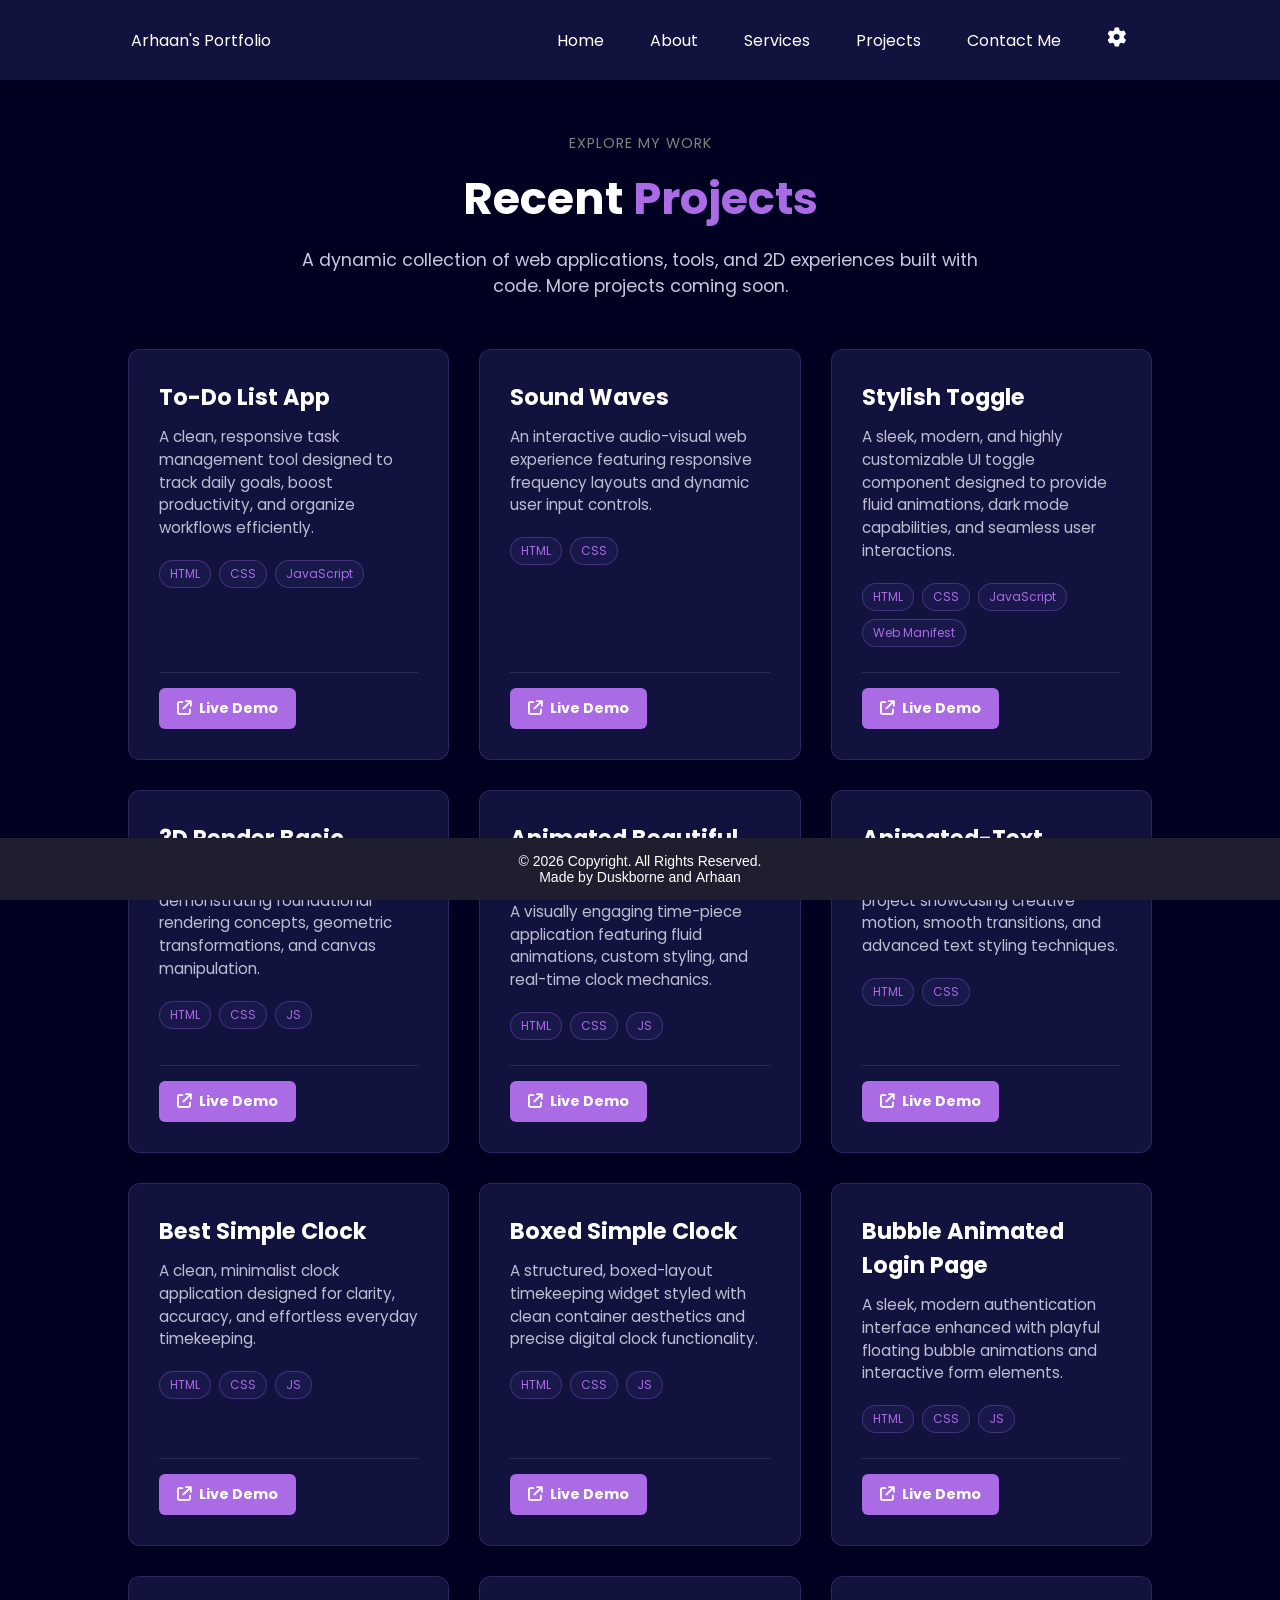
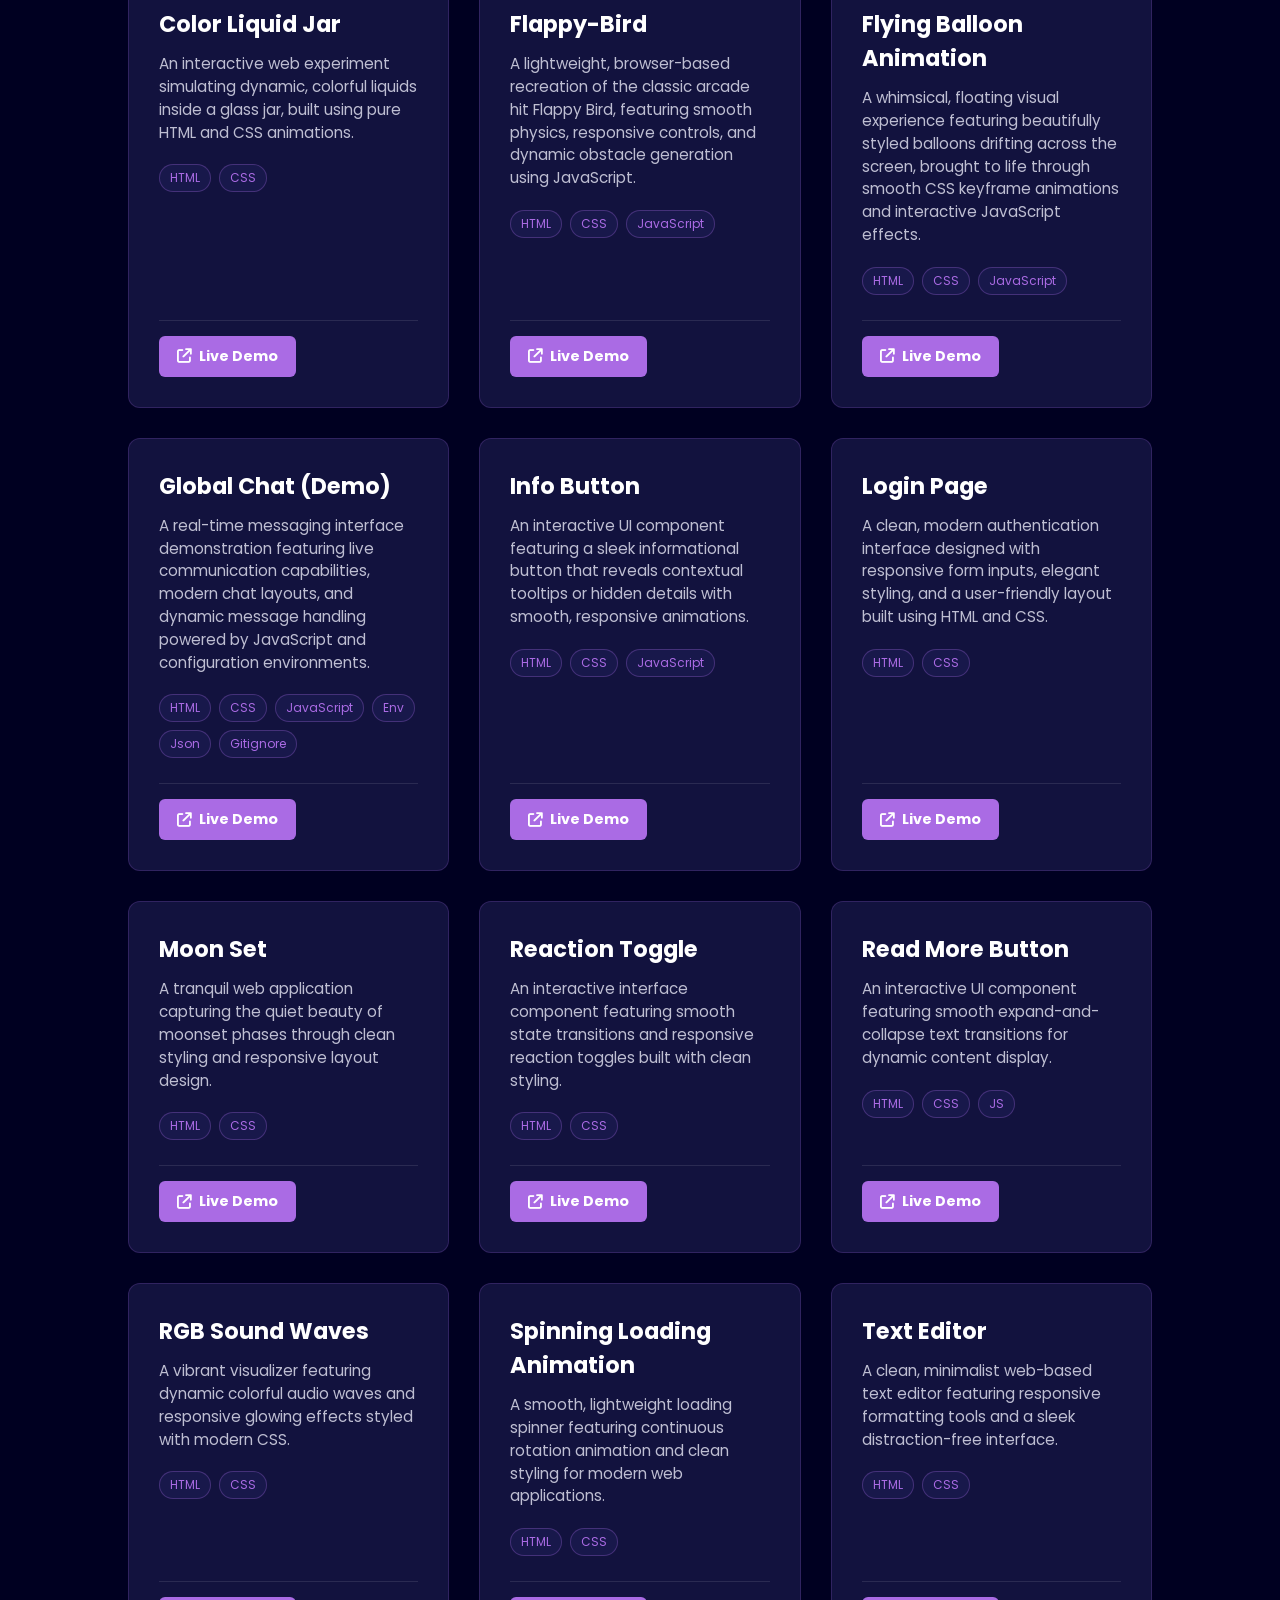
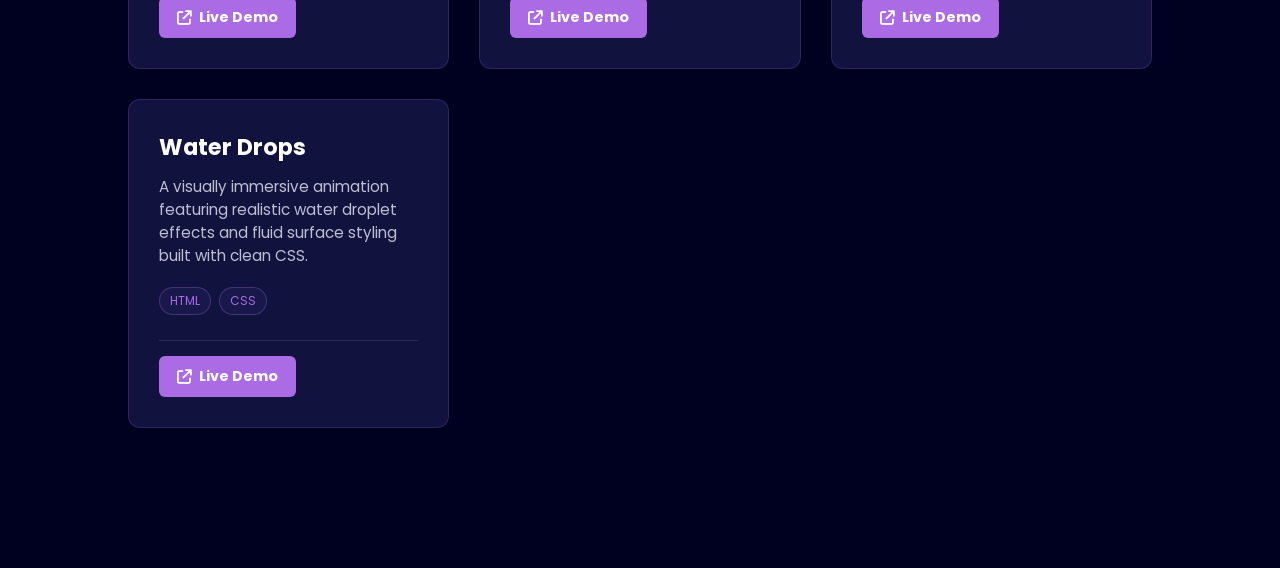
==== commit 2f9aeed6: "Update projects.html" ====
--- a/projects.html
+++ b/projects.html
@@ -531,7 +531,7 @@
             </div>
             <div class="project-footer">
               <a
-                href="http://duskborne-01.github.io/RGB-Soun-Waves"
+                href="http://duskborne-01.github.io/RGB-Sound-Waves"
                 target="_blank"
                 class="project-btn"
               >
@@ -557,6 +557,56 @@
             <div class="project-footer">
               <a
                 href="http://duskborne-01.github.io/Spinning-Loading-Animation"
+                target="_blank"
+                class="project-btn"
+              >
+                <i class="fa-solid fa-arrow-up-right-from-square"></i> Live Demo
+              </a>
+            </div>
+          </div>
+
+          <div
+            class="project-card"
+            data-project-url="http://duskborne-01.github.io/Text-Editor"
+          >
+            <div class="project-content">
+              <h3>Text Editor</h3>
+              <p>
+                A clean, minimalist web-based text editor featuring responsive formatting tools and a sleek distraction-free interface.
+              </p>
+              <div class="project-tags">
+                <span>HTML</span>
+                <span>CSS</span>
+              </div>
+            </div>
+            <div class="project-footer">
+              <a
+                href="http://duskborne-01.github.io/Text-Editor"
+                target="_blank"
+                class="project-btn"
+              >
+                <i class="fa-solid fa-arrow-up-right-from-square"></i> Live Demo
+              </a>
+            </div>
+          </div>
+
+          <div
+            class="project-card"
+            data-project-url="http://duskborne-01.github.io/Water-Drops"
+          >
+            <div class="project-content">
+              <h3>Water Drops</h3>
+              <p>
+                A visually immersive animation featuring realistic water droplet effects and fluid surface styling built with clean CSS.
+              </p>
+              <div class="project-tags">
+                <span>HTML</span>
+                <span>CSS</span>
+              </div>
+            </div>
+            <div class="project-footer">
+              <a
+                href="http://duskborne-01.github.io/Water-Drops"
                 target="_blank"
                 class="project-btn"
               >
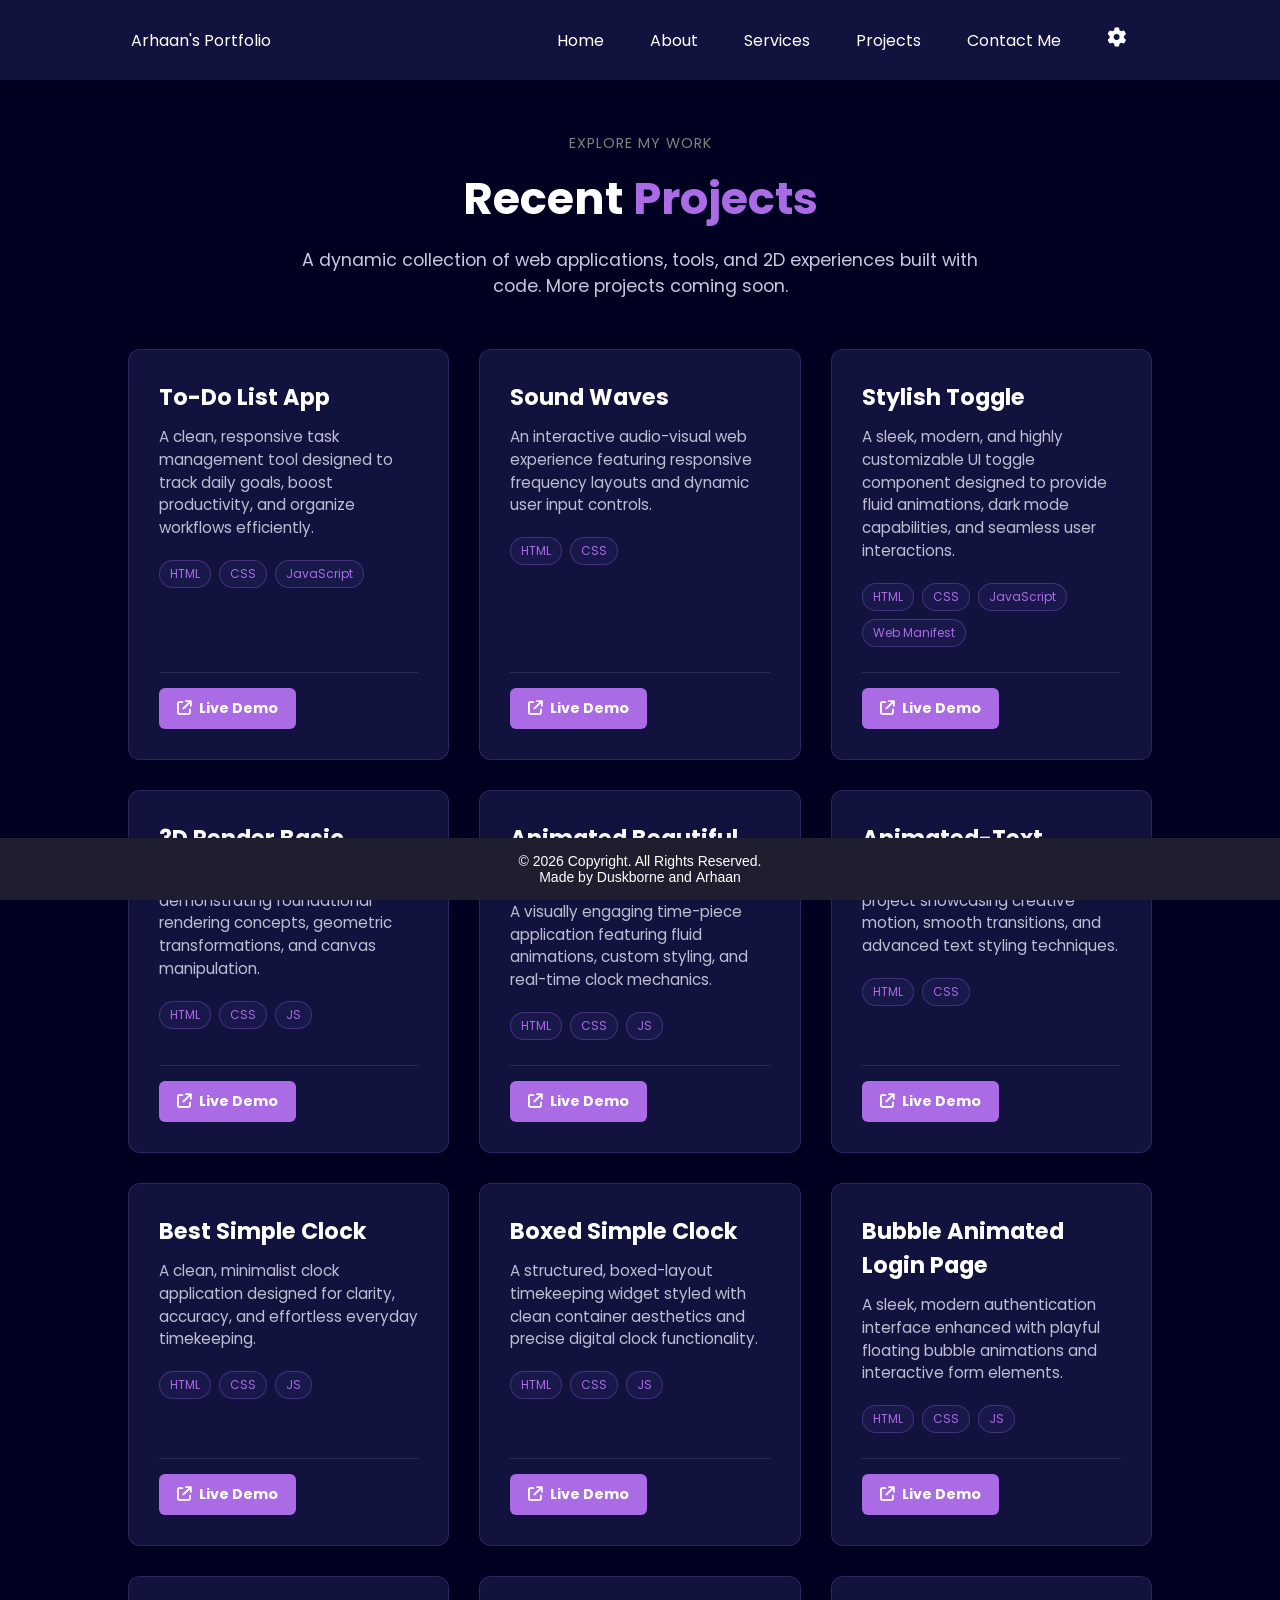
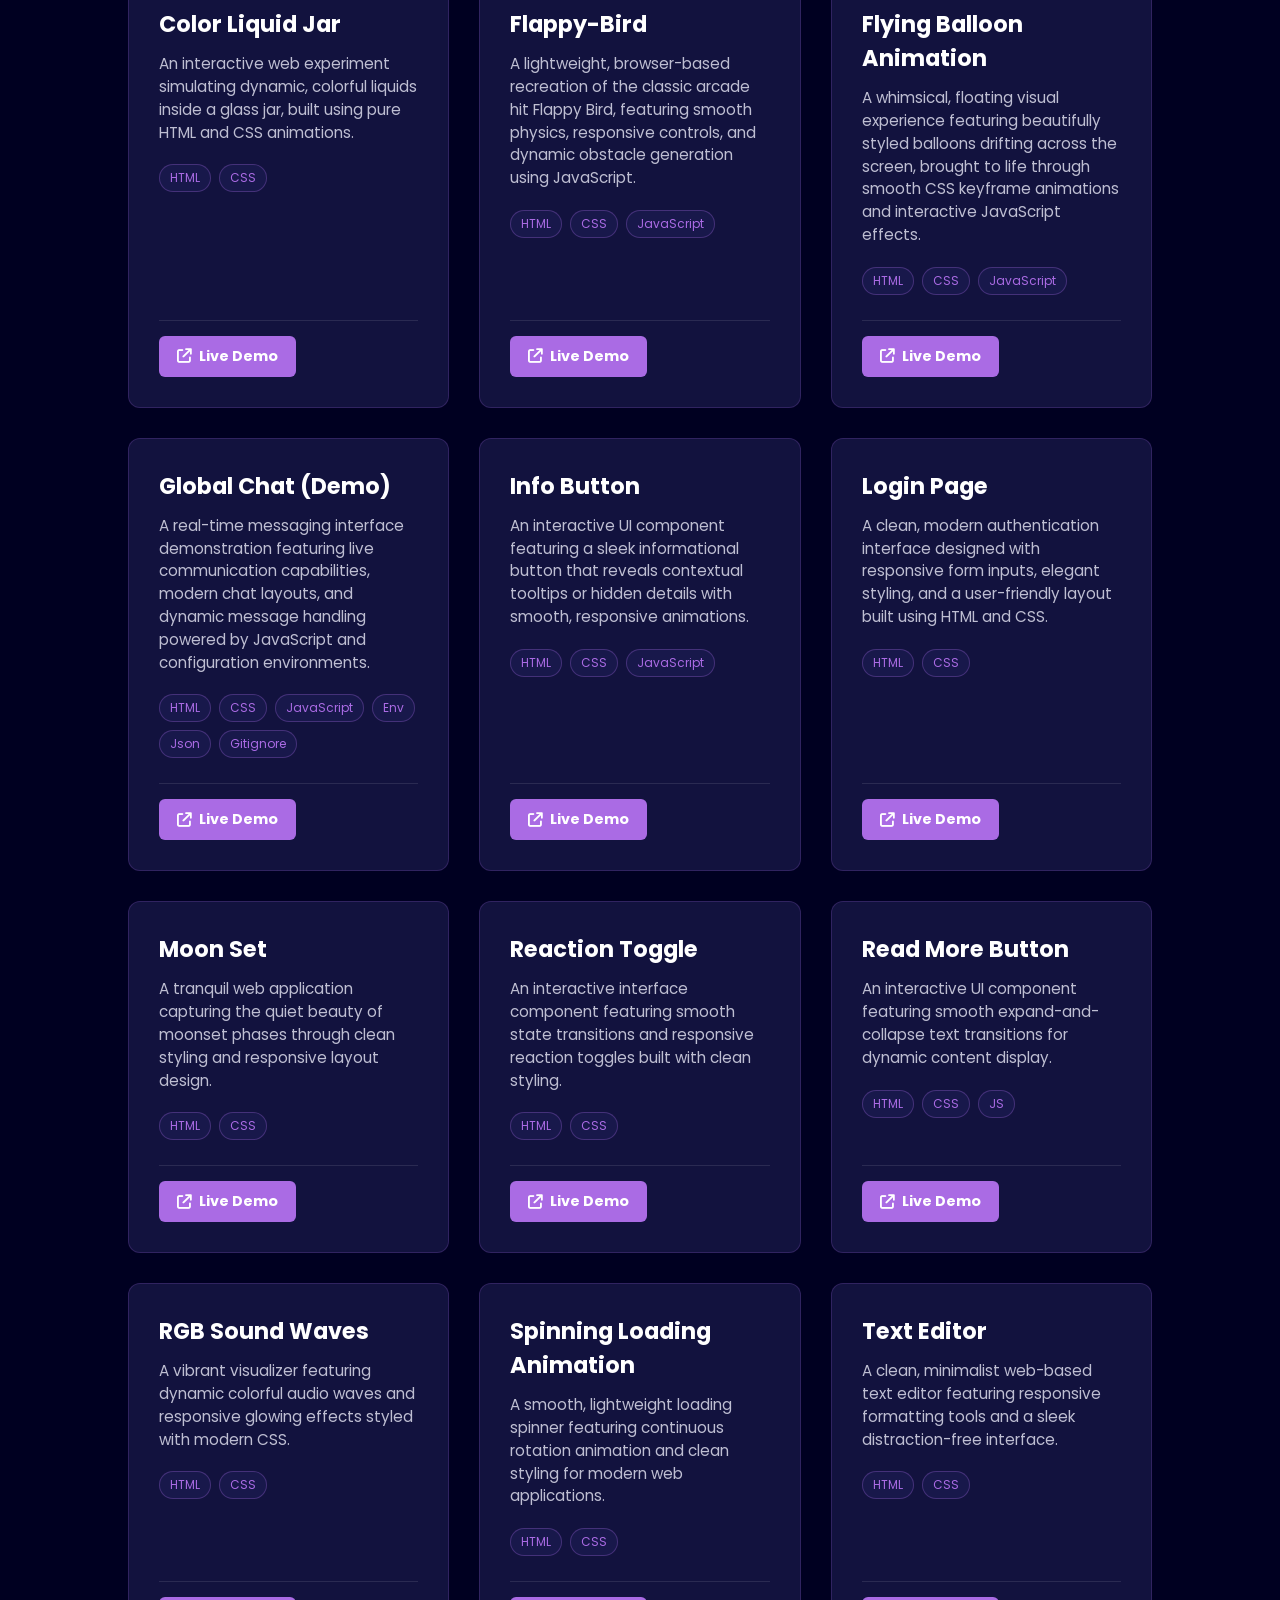
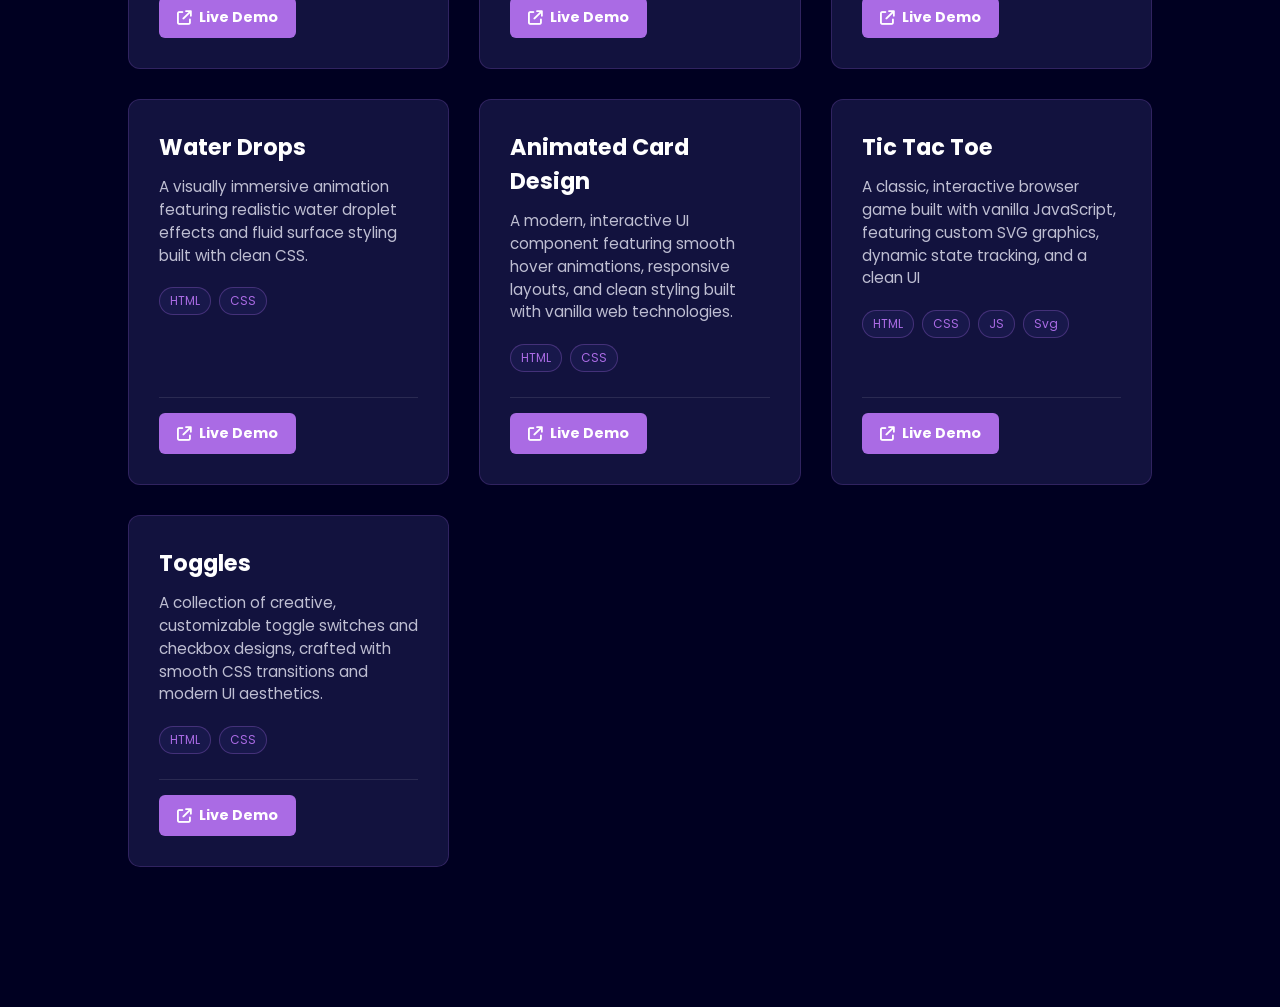
==== commit 7ce0a8dc: "Update projects.html" ====
--- a/projects.html
+++ b/projects.html
@@ -614,6 +614,83 @@
               </a>
             </div>
           </div>
+
+          <div
+            class="project-card"
+            data-project-url="http://duskborne-01.github.io/Animated-Card-Design"
+          >
+            <div class="project-content">
+              <h3>Animated Card Design</h3>
+              <p>
+                A modern, interactive UI component featuring smooth hover animations, responsive layouts, and clean styling built with vanilla web technologies.
+              </p>
+              <div class="project-tags">
+                <span>HTML</span>
+                <span>CSS</span>
+              </div>
+            </div>
+            <div class="project-footer">
+              <a
+                href="http://duskborne-01.github.io/Animated-Card-Design"
+                target="_blank"
+                class="project-btn"
+              >
+                <i class="fa-solid fa-arrow-up-right-from-square"></i> Live Demo
+              </a>
+            </div>
+          </div>
+
+          <div
+            class="project-card"
+            data-project-url="http://duskborne-01.github.io/Tic-Tac-Toe"
+          >
+            <div class="project-content">
+              <h3>Tic Tac Toe</h3>
+              <p>
+                A classic, interactive browser game built with vanilla JavaScript, featuring custom SVG graphics, dynamic state tracking, and a clean UI
+              </p>
+              <div class="project-tags">
+                <span>HTML</span>
+                <span>CSS</span>
+                <span>JS</span>
+                <span>Svg</span>
+              </div>
+            </div>
+            <div class="project-footer">
+              <a
+                href="http://duskborne-01.github.io/Tic-Tac-Toe"
+                target="_blank"
+                class="project-btn"
+              >
+                <i class="fa-solid fa-arrow-up-right-from-square"></i> Live Demo
+              </a>
+            </div>
+          </div>
+
+          <div
+            class="project-card"
+            data-project-url="http://duskborne-01.github.io/Toggles"
+          >
+            <div class="project-content">
+              <h3>Toggles</h3>
+              <p>
+                A collection of creative, customizable toggle switches and checkbox designs, crafted with smooth CSS transitions and modern UI aesthetics.
+              </p>
+              <div class="project-tags">
+                <span>HTML</span>
+                <span>CSS</span>
+              </div>
+            </div>
+            <div class="project-footer">
+              <a
+                href="http://duskborne-01.github.io/Toggles"
+                target="_blank"
+                class="project-btn"
+              >
+                <i class="fa-solid fa-arrow-up-right-from-square"></i> Live Demo
+              </a>
+            </div>
+          </div>
           </div>
         </div>
       </section>
